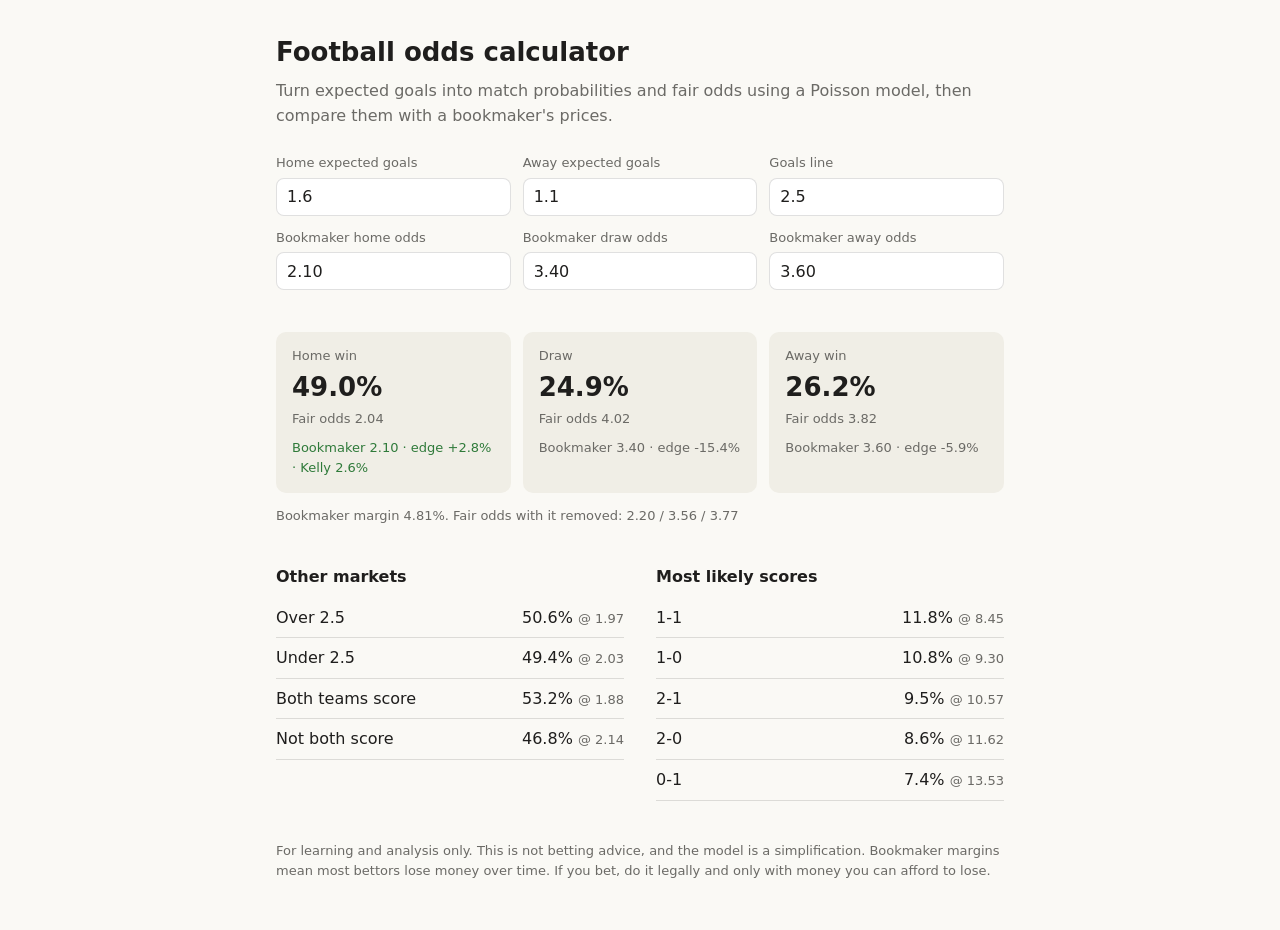
==== index.html @ c352ab92 "Add football odds calculator: CLI script, web page and README Co-Authored-By: Claude Opus 5.5 <norep" ====
<!doctype html>
<html lang="en">
<head>
<meta charset="utf-8">
<meta name="viewport" content="width=device-width, initial-scale=1">
<title>Football Odds Calculator</title>
<meta name="description" content="Turn expected goals into match probabilities and fair odds, and compare them with bookmaker odds.">
<style>
  :root {
    --bg: #faf9f5; --card: #f0eee6; --text: #1f1e1d; --muted: #6b6a66;
    --border: rgba(0,0,0,.12); --input: #ffffff; --good: #2f7a3a; --bad: #b3261e;
  }
  @media (prefers-color-scheme: dark) {
    :root:not([data-theme="light"]) {
      --bg: #1f1e1d; --card: #2a2927; --text: #f0eee6; --muted: #a3a19b;
      --border: rgba(255,255,255,.14); --input: #262624; --good: #7cc687; --bad: #f08a82;
    }
  }
  :root[data-theme="dark"] {
    --bg: #1f1e1d; --card: #2a2927; --text: #f0eee6; --muted: #a3a19b;
    --border: rgba(255,255,255,.14); --input: #262624; --good: #7cc687; --bad: #f08a82;
  }
  * { box-sizing: border-box; }
  body { margin: 0; background: var(--bg); color: var(--text);
    font: 16px/1.6 system-ui, -apple-system, "Segoe UI", sans-serif; }
  main { max-width: 760px; margin: 0 auto; padding: 32px 16px 48px; }
  h1 { font-size: 26px; font-weight: 600; margin: 0 0 4px; }
  h2 { font-size: 16px; font-weight: 600; margin: 24px 0 8px; }
  .lede, .small { color: var(--muted); }
  .lede { margin: 0 0 24px; }
  .small { font-size: 13px; }
  .grid { display: grid; grid-template-columns: repeat(auto-fit, minmax(160px, 1fr)); gap: 12px; margin-bottom: 12px; }
  label span { display: block; font-size: 13px; color: var(--muted); margin-bottom: 4px; }
  input { width: 100%; height: 38px; padding: 0 10px; font: inherit; color: var(--text);
    background: var(--input); border: 1px solid var(--border); border-radius: 8px; }
  input:focus { outline: 2px solid #3b7dd8; outline-offset: 1px; }
  .card { background: var(--card); border-radius: 10px; padding: 14px 16px; }
  .big { font-size: 26px; font-weight: 600; font-variant-numeric: tabular-nums; }
  .edge { margin-top: 8px; font-size: 13px; color: var(--muted); }
  .edge.pos { color: var(--good); }
  .err { color: var(--bad); font-size: 14px; min-height: 22px; margin: 0 0 8px; }
  .cols { display: grid; grid-template-columns: repeat(auto-fit, minmax(260px, 1fr)); gap: 0 32px; }
  .row { display: flex; justify-content: space-between; padding: 7px 0; border-bottom: 1px solid var(--border);
    font-variant-numeric: tabular-nums; }
  footer { margin-top: 40px; font-size: 13px; color: var(--muted); }
  footer a { color: inherit; }
</style>
</head>
<body>
<main>
  <h1>Football odds calculator</h1>
  <p class="lede">Turn expected goals into match probabilities and fair odds using a Poisson model, then compare them with a bookmaker's prices.</p>

  <div class="grid">
    <label><span>Home expected goals</span><input id="hxg" type="number" step="0.1" min="0" max="6" value="1.6"></label>
    <label><span>Away expected goals</span><input id="axg" type="number" step="0.1" min="0" max="6" value="1.1"></label>
    <label><span>Goals line</span><input id="line" type="number" step="1" min="0.5" max="6.5" value="2.5"></label>
  </div>
  <div class="grid">
    <label><span>Bookmaker home odds</span><input id="oh" type="text" value="2.10" placeholder="2.10, 11/10 or +110"></label>
    <label><span>Bookmaker draw odds</span><input id="od" type="text" value="3.40" placeholder="3.40"></label>
    <label><span>Bookmaker away odds</span><input id="oa" type="text" value="3.60" placeholder="3.60"></label>
  </div>
  <p class="err" id="err" role="alert"></p>

  <div class="grid" id="cards"></div>
  <p class="small" id="margin"></p>

  <div class="cols">
    <section><h2>Other markets</h2><div id="markets"></div></section>
    <section><h2>Most likely scores</h2><div id="scores"></div></section>
  </div>

  <footer>
    For learning and analysis only. This is not betting advice, and the model is a simplification.
    Bookmaker margins mean most bettors lose money over time. If you bet, do it legally and only with money you can afford to lose.
  </footer>
</main>

<script>
const $ = id => document.getElementById(id);

// Parse decimal (2.5), fractional (6/4) or American (+150 / -200) odds.
function toDecimal(s) {
  s = String(s).trim();
  if (!s) return null;
  let d;
  if (s.includes('/')) { const [n, m] = s.split('/').map(Number); d = 1 + n / m; }
  else if (/^[+-]/.test(s)) { const a = Number(s); d = a > 0 ? 1 + a / 100 : 1 + 100 / Math.abs(a); }
  else d = Number(s);
  return isFinite(d) && d > 1 ? d : NaN;
}

function poisson(k, lam) {
  let f = 1;
  for (let i = 2; i <= k; i++) f *= i;
  return Math.exp(-lam) * Math.pow(lam, k) / f;
}

const pct = p => (p * 100).toFixed(1) + '%';
const fair = p => p > 0 ? (1 / p).toFixed(2) : '—';
const row = (name, p) => `<div class="row"><span>${name}</span><span>${pct(p)} <span class="small">@ ${fair(p)}</span></span></div>`;

function calc() {
  const h = parseFloat($('hxg').value), a = parseFloat($('axg').value), line = parseFloat($('line').value);
  if (!(h >= 0 && h <= 6) || !(a >= 0 && a <= 6)) { $('err').textContent = 'Enter expected goals between 0 and 6.'; return; }
  if (!(line > 0)) { $('err').textContent = 'Enter a goals line above 0, like 2.5.'; return; }
  const odds = ['oh', 'od', 'oa'].map(id => toDecimal($(id).value));
  if (odds.some(Number.isNaN)) { $('err').textContent = 'Odds must be decimal (2.10), fractional (11/10) or American (+110).'; return; }
  $('err').textContent = '';

  const P = { home: 0, draw: 0, away: 0, over: 0, btts: 0 }, scores = [];
  for (let i = 0; i <= 10; i++) for (let j = 0; j <= 10; j++) {
    const p = poisson(i, h) * poisson(j, a);
    if (i > j) P.home += p; else if (i === j) P.draw += p; else P.away += p;
    if (i + j > line) P.over += p;
    if (i > 0 && j > 0) P.btts += p;
    scores.push([`${i}-${j}`, p]);
  }
  const total = P.home + P.draw + P.away;

  $('cards').innerHTML = [['Home win', 'home'], ['Draw', 'draw'], ['Away win', 'away']].map(([name, key], i) => {
    const p = P[key], d = odds[i];
    let extra = '';
    if (d) {
      const edge = p * d - 1, kelly = Math.max(0, (p * (d - 1) - (1 - p)) / (d - 1));
      extra = `<div class="edge${edge > 0 ? ' pos' : ''}">Bookmaker ${d.toFixed(2)} · edge ${edge > 0 ? '+' : ''}${(edge * 100).toFixed(1)}%` +
        (edge > 0 ? ` · Kelly ${(kelly * 100).toFixed(1)}%` : '') + '</div>';
    }
    return `<div class="card"><div class="small">${name}</div><div class="big">${pct(p)}</div><div class="small">Fair odds ${fair(p)}</div>${extra}</div>`;
  }).join('');

  if (odds.every(Boolean)) {
    const book = odds.reduce((s, d) => s + 1 / d, 0);
    $('margin').textContent = `Bookmaker margin ${((book - 1) * 100).toFixed(2)}%. Fair odds with it removed: ` +
      odds.map(d => (book * d).toFixed(2)).join(' / ');
  } else {
    $('margin').textContent = 'Add all three bookmaker odds to see their margin.';
  }

  $('markets').innerHTML = row(`Over ${line}`, P.over) + row(`Under ${line}`, total - P.over) +
    row('Both teams score', P.btts) + row('Not both score', total - P.btts);
  $('scores').innerHTML = scores.sort((x, y) => y[1] - x[1]).slice(0, 5).map(([s, p]) => row(s, p)).join('');
}

document.querySelectorAll('input').forEach(el => el.addEventListener('input', calc));
calc();
</script>
</body>
</html>
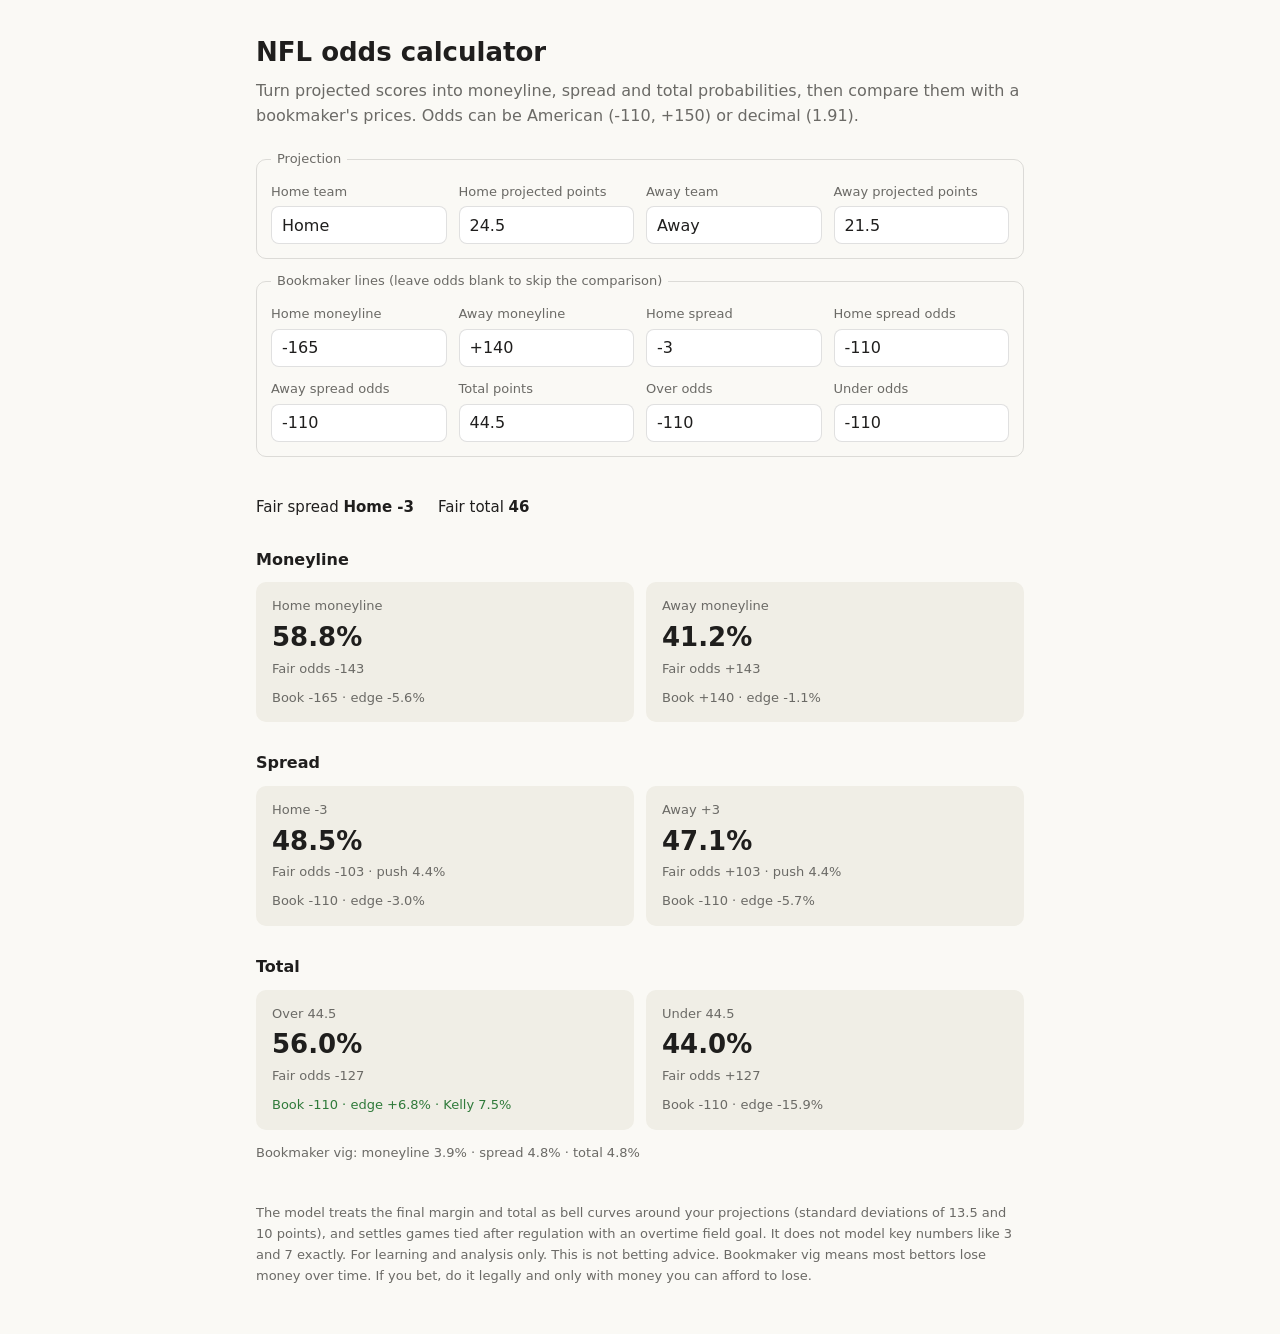
==== commit 54500c86: "Rebuild calculator for the NFL Replace the soccer Poisson goals model with an NFL projected-points m" ====
--- a/index.html
+++ b/index.html
@@ -3,8 +3,8 @@
 <head>
 <meta charset="utf-8">
 <meta name="viewport" content="width=device-width, initial-scale=1">
-<title>Football Odds Calculator</title>
-<meta name="description" content="Turn expected goals into match probabilities and fair odds, and compare them with bookmaker odds.">
+<title>NFL Odds Calculator</title>
+<meta name="description" content="Turn projected NFL scores into moneyline, spread and total probabilities, and compare them with bookmaker odds.">
 <style>
   :root {
     --bg: #faf9f5; --card: #f0eee6; --text: #1f1e1d; --muted: #6b6a66;
@@ -23,124 +23,183 @@
   * { box-sizing: border-box; }
   body { margin: 0; background: var(--bg); color: var(--text);
     font: 16px/1.6 system-ui, -apple-system, "Segoe UI", sans-serif; }
-  main { max-width: 760px; margin: 0 auto; padding: 32px 16px 48px; }
+  main { max-width: 800px; margin: 0 auto; padding: 32px 16px 48px; }
   h1 { font-size: 26px; font-weight: 600; margin: 0 0 4px; }
-  h2 { font-size: 16px; font-weight: 600; margin: 24px 0 8px; }
+  h2 { font-size: 16px; font-weight: 600; margin: 28px 0 10px; }
   .lede, .small { color: var(--muted); }
-  .lede { margin: 0 0 24px; }
+  .lede { margin: 0 0 20px; }
   .small { font-size: 13px; }
-  .grid { display: grid; grid-template-columns: repeat(auto-fit, minmax(160px, 1fr)); gap: 12px; margin-bottom: 12px; }
+  fieldset { border: 1px solid var(--border); border-radius: 10px; padding: 12px 14px 14px; margin: 0 0 12px; }
+  legend { font-size: 13px; color: var(--muted); padding: 0 6px; }
+  .grid { display: grid; grid-template-columns: repeat(auto-fit, minmax(150px, 1fr)); gap: 12px; }
   label span { display: block; font-size: 13px; color: var(--muted); margin-bottom: 4px; }
   input { width: 100%; height: 38px; padding: 0 10px; font: inherit; color: var(--text);
     background: var(--input); border: 1px solid var(--border); border-radius: 8px; }
   input:focus { outline: 2px solid #3b7dd8; outline-offset: 1px; }
+  .summary { display: flex; flex-wrap: wrap; gap: 8px 24px; margin: 4px 0 0; font-size: 15px; }
+  .summary b { font-weight: 600; }
+  .market { display: grid; grid-template-columns: repeat(auto-fit, minmax(220px, 1fr)); gap: 12px; }
   .card { background: var(--card); border-radius: 10px; padding: 14px 16px; }
   .big { font-size: 26px; font-weight: 600; font-variant-numeric: tabular-nums; }
-  .edge { margin-top: 8px; font-size: 13px; color: var(--muted); }
+  .edge { margin-top: 8px; font-size: 13px; color: var(--muted); font-variant-numeric: tabular-nums; }
   .edge.pos { color: var(--good); }
-  .err { color: var(--bad); font-size: 14px; min-height: 22px; margin: 0 0 8px; }
-  .cols { display: grid; grid-template-columns: repeat(auto-fit, minmax(260px, 1fr)); gap: 0 32px; }
-  .row { display: flex; justify-content: space-between; padding: 7px 0; border-bottom: 1px solid var(--border);
-    font-variant-numeric: tabular-nums; }
+  .err { color: var(--bad); font-size: 14px; min-height: 22px; margin: 0; }
   footer { margin-top: 40px; font-size: 13px; color: var(--muted); }
-  footer a { color: inherit; }
 </style>
 </head>
 <body>
 <main>
-  <h1>Football odds calculator</h1>
-  <p class="lede">Turn expected goals into match probabilities and fair odds using a Poisson model, then compare them with a bookmaker's prices.</p>
-
-  <div class="grid">
-    <label><span>Home expected goals</span><input id="hxg" type="number" step="0.1" min="0" max="6" value="1.6"></label>
-    <label><span>Away expected goals</span><input id="axg" type="number" step="0.1" min="0" max="6" value="1.1"></label>
-    <label><span>Goals line</span><input id="line" type="number" step="1" min="0.5" max="6.5" value="2.5"></label>
-  </div>
-  <div class="grid">
-    <label><span>Bookmaker home odds</span><input id="oh" type="text" value="2.10" placeholder="2.10, 11/10 or +110"></label>
-    <label><span>Bookmaker draw odds</span><input id="od" type="text" value="3.40" placeholder="3.40"></label>
-    <label><span>Bookmaker away odds</span><input id="oa" type="text" value="3.60" placeholder="3.60"></label>
-  </div>
+  <h1>NFL odds calculator</h1>
+  <p class="lede">Turn projected scores into moneyline, spread and total probabilities, then compare them with a bookmaker's prices. Odds can be American (-110, +150) or decimal (1.91).</p>
+
+  <fieldset>
+    <legend>Projection</legend>
+    <div class="grid">
+      <label><span>Home team</span><input id="hname" type="text" value="Home" maxlength="30"></label>
+      <label><span>Home projected points</span><input id="hpts" type="number" step="0.5" min="0" max="70" value="24.5"></label>
+      <label><span>Away team</span><input id="aname" type="text" value="Away" maxlength="30"></label>
+      <label><span>Away projected points</span><input id="apts" type="number" step="0.5" min="0" max="70" value="21.5"></label>
+    </div>
+  </fieldset>
+
+  <fieldset>
+    <legend>Bookmaker lines (leave odds blank to skip the comparison)</legend>
+    <div class="grid">
+      <label><span>Home moneyline</span><input id="mlh" type="text" value="-165"></label>
+      <label><span>Away moneyline</span><input id="mla" type="text" value="+140"></label>
+      <label><span>Home spread</span><input id="spread" type="number" step="0.5" value="-3"></label>
+      <label><span>Home spread odds</span><input id="sph" type="text" value="-110"></label>
+      <label><span>Away spread odds</span><input id="spa" type="text" value="-110"></label>
+      <label><span>Total points</span><input id="total" type="number" step="0.5" min="0" value="44.5"></label>
+      <label><span>Over odds</span><input id="ovr" type="text" value="-110"></label>
+      <label><span>Under odds</span><input id="und" type="text" value="-110"></label>
+    </div>
+  </fieldset>
   <p class="err" id="err" role="alert"></p>
 
-  <div class="grid" id="cards"></div>
-  <p class="small" id="margin"></p>
-
-  <div class="cols">
-    <section><h2>Other markets</h2><div id="markets"></div></section>
-    <section><h2>Most likely scores</h2><div id="scores"></div></section>
-  </div>
+  <div class="summary" id="summary"></div>
+
+  <h2>Moneyline</h2>
+  <div class="market" id="ml"></div>
+  <h2>Spread</h2>
+  <div class="market" id="sp"></div>
+  <h2>Total</h2>
+  <div class="market" id="tot"></div>
+  <p class="small" id="vig"></p>
 
   <footer>
-    For learning and analysis only. This is not betting advice, and the model is a simplification.
-    Bookmaker margins mean most bettors lose money over time. If you bet, do it legally and only with money you can afford to lose.
+    The model treats the final margin and total as bell curves around your projections (standard deviations of 13.5 and 10 points), and settles games tied after regulation with an overtime field goal. It does not model key numbers like 3 and 7 exactly.
+    For learning and analysis only. This is not betting advice. Bookmaker vig means most bettors lose money over time. If you bet, do it legally and only with money you can afford to lose.
   </footer>
 </main>
 
 <script>
+const MARGIN_SD = 13.5, TOTAL_SD = 10;
 const $ = id => document.getElementById(id);
 
-// Parse decimal (2.5), fractional (6/4) or American (+150 / -200) odds.
+// Parse American (-110, +150, 150), decimal (1.91) or fractional (10/11) odds.
 function toDecimal(s) {
   s = String(s).trim();
   if (!s) return null;
   let d;
   if (s.includes('/')) { const [n, m] = s.split('/').map(Number); d = 1 + n / m; }
-  else if (/^[+-]/.test(s)) { const a = Number(s); d = a > 0 ? 1 + a / 100 : 1 + 100 / Math.abs(a); }
-  else d = Number(s);
+  else {
+    const v = Number(s);
+    if (/^[+-]/.test(s) || Math.abs(v) >= 100) {
+      if (Math.abs(v) < 100) return NaN;
+      d = v > 0 ? 1 + v / 100 : 1 + 100 / Math.abs(v);
+    } else d = v;
+  }
   return isFinite(d) && d > 1 ? d : NaN;
 }
 
-function poisson(k, lam) {
-  let f = 1;
-  for (let i = 2; i <= k; i++) f *= i;
-  return Math.exp(-lam) * Math.pow(lam, k) / f;
+function toAmerican(d) {
+  if (d >= 2 || Math.round(100 / (d - 1)) === 100) return '+' + Math.round((d - 1) * 100);
+  return '-' + Math.round(100 / (d - 1));
+}
+
+function erf(x) {
+  // Abramowitz and Stegun 7.1.26, accurate to about 1e-7.
+  const s = Math.sign(x); x = Math.abs(x);
+  const t = 1 / (1 + 0.3275911 * x);
+  const y = 1 - ((((1.061405429 * t - 1.453152027) * t + 1.421413741) * t - 0.284496736) * t + 0.254829592) * t * Math.exp(-x * x);
+  return s * y;
+}
+const cdf = (x, mean, sd) => 0.5 * (1 + erf((x - mean) / (sd * Math.SQRT2)));
+
+function discreteNormal(mean, sd, lo, hi) {
+  const dist = new Map();
+  for (let k = lo; k <= hi; k++) dist.set(k, cdf(k + 0.5, mean, sd) - cdf(k - 0.5, mean, sd));
+  return dist;
+}
+
+function marginDist(h, a) {
+  const dist = discreteNormal(h - a, MARGIN_SD, -100, 100);
+  const tie = dist.get(0);
+  dist.delete(0);
+  dist.set(3, dist.get(3) + tie / 2);
+  dist.set(-3, dist.get(-3) + tie / 2);
+  return dist;
+}
+
+// [P(result > line), P(result == line), P(result < line)]
+function lineProbs(dist, line) {
+  let above = 0;
+  for (const [k, p] of dist) if (k > line) above += p;
+  const push = Number.isInteger(line) ? (dist.get(line) || 0) : 0;
+  return [above, push, 1 - above - push];
 }
 
 const pct = p => (p * 100).toFixed(1) + '%';
-const fair = p => p > 0 ? (1 / p).toFixed(2) : '—';
-const row = (name, p) => `<div class="row"><span>${name}</span><span>${pct(p)} <span class="small">@ ${fair(p)}</span></span></div>`;
+const fmtLine = x => x === 0 ? 'PK' : (x > 0 ? '+' : '') + x;
+const esc = s => s.replace(/[&<>"]/g, c => ({ '&': '&amp;', '<': '&lt;', '>': '&gt;', '"': '&quot;' }[c]));
+
+function card(name, win, push, loss, book) {
+  const fair = toAmerican((win + loss) / win);
+  let extra = '';
+  if (book) {
+    const edge = win * (book - 1) - loss;
+    const b = book - 1, kelly = Math.max(0, (b * win - loss) / (b * (win + loss)));
+    extra = `<div class="edge${edge > 0 ? ' pos' : ''}">Book ${toAmerican(book)} · edge ${edge > 0 ? '+' : ''}${(edge * 100).toFixed(1)}%` +
+      (edge > 0 ? ` · Kelly ${(kelly * 100).toFixed(1)}%` : '') + '</div>';
+  }
+  return `<div class="card"><div class="small">${esc(name)}</div><div class="big">${pct(win)}</div>` +
+    `<div class="small">Fair odds ${fair}${push ? ` · push ${pct(push)}` : ''}</div>${extra}</div>`;
+}
+
+function vigText(label, a, b) {
+  if (!a || !b) return '';
+  return `${label} ${((1 / a + 1 / b - 1) * 100).toFixed(1)}%`;
+}
 
 function calc() {
-  const h = parseFloat($('hxg').value), a = parseFloat($('axg').value), line = parseFloat($('line').value);
-  if (!(h >= 0 && h <= 6) || !(a >= 0 && a <= 6)) { $('err').textContent = 'Enter expected goals between 0 and 6.'; return; }
-  if (!(line > 0)) { $('err').textContent = 'Enter a goals line above 0, like 2.5.'; return; }
-  const odds = ['oh', 'od', 'oa'].map(id => toDecimal($(id).value));
-  if (odds.some(Number.isNaN)) { $('err').textContent = 'Odds must be decimal (2.10), fractional (11/10) or American (+110).'; return; }
+  const h = parseFloat($('hpts').value), a = parseFloat($('apts').value);
+  const spread = parseFloat($('spread').value), total = parseFloat($('total').value);
+  const home = $('hname').value.trim() || 'Home', away = $('aname').value.trim() || 'Away';
+  if (!(h >= 0 && h <= 70) || !(a >= 0 && a <= 70)) { $('err').textContent = 'Enter projected points between 0 and 70.'; return; }
+  if (!isFinite(spread) || Math.abs(spread) > 40) { $('err').textContent = 'Enter a spread like -3.5 or +7.'; return; }
+  if (!(total > 0)) { $('err').textContent = 'Enter a total points line above 0, like 44.5.'; return; }
+  const ids = ['mlh', 'mla', 'sph', 'spa', 'ovr', 'und'];
+  const odds = Object.fromEntries(ids.map(id => [id, toDecimal($(id).value)]));
+  if (ids.some(id => Number.isNaN(odds[id]))) { $('err').textContent = 'Odds must be American (-110, +150) or decimal (1.91).'; return; }
   $('err').textContent = '';
 
-  const P = { home: 0, draw: 0, away: 0, over: 0, btts: 0 }, scores = [];
-  for (let i = 0; i <= 10; i++) for (let j = 0; j <= 10; j++) {
-    const p = poisson(i, h) * poisson(j, a);
-    if (i > j) P.home += p; else if (i === j) P.draw += p; else P.away += p;
-    if (i + j > line) P.over += p;
-    if (i > 0 && j > 0) P.btts += p;
-    scores.push([`${i}-${j}`, p]);
-  }
-  const total = P.home + P.draw + P.away;
-
-  $('cards').innerHTML = [['Home win', 'home'], ['Draw', 'draw'], ['Away win', 'away']].map(([name, key], i) => {
-    const p = P[key], d = odds[i];
-    let extra = '';
-    if (d) {
-      const edge = p * d - 1, kelly = Math.max(0, (p * (d - 1) - (1 - p)) / (d - 1));
-      extra = `<div class="edge${edge > 0 ? ' pos' : ''}">Bookmaker ${d.toFixed(2)} · edge ${edge > 0 ? '+' : ''}${(edge * 100).toFixed(1)}%` +
-        (edge > 0 ? ` · Kelly ${(kelly * 100).toFixed(1)}%` : '') + '</div>';
-    }
-    return `<div class="card"><div class="small">${name}</div><div class="big">${pct(p)}</div><div class="small">Fair odds ${fair(p)}</div>${extra}</div>`;
-  }).join('');
-
-  if (odds.every(Boolean)) {
-    const book = odds.reduce((s, d) => s + 1 / d, 0);
-    $('margin').textContent = `Bookmaker margin ${((book - 1) * 100).toFixed(2)}%. Fair odds with it removed: ` +
-      odds.map(d => (book * d).toFixed(2)).join(' / ');
-  } else {
-    $('margin').textContent = 'Add all three bookmaker odds to see their margin.';
-  }
-
-  $('markets').innerHTML = row(`Over ${line}`, P.over) + row(`Under ${line}`, total - P.over) +
-    row('Both teams score', P.btts) + row('Not both score', total - P.btts);
-  $('scores').innerHTML = scores.sort((x, y) => y[1] - x[1]).slice(0, 5).map(([s, p]) => row(s, p)).join('');
+  const margin = marginDist(h, a), totals = discreteNormal(h + a, TOTAL_SD, 0, 150);
+  const fairSpread = -(h - a);
+  $('summary').innerHTML = `<span>Fair spread <b>${esc(home)} ${fmtLine(fairSpread)}</b></span><span>Fair total <b>${h + a}</b></span>`;
+
+  const [hw, , aw] = lineProbs(margin, 0);
+  $('ml').innerHTML = card(`${home} moneyline`, hw, 0, aw, odds.mlh) + card(`${away} moneyline`, aw, 0, hw, odds.mla);
+
+  const [cover, sPush, noCover] = lineProbs(margin, -spread);
+  $('sp').innerHTML = card(`${home} ${fmtLine(spread)}`, cover, sPush, noCover, odds.sph) +
+    card(`${away} ${fmtLine(-spread)}`, noCover, sPush, cover, odds.spa);
+
+  const [over, tPush, under] = lineProbs(totals, total);
+  $('tot').innerHTML = card(`Over ${total}`, over, tPush, under, odds.ovr) + card(`Under ${total}`, under, tPush, over, odds.und);
+
+  const vig = [vigText('moneyline', odds.mlh, odds.mla), vigText('spread', odds.sph, odds.spa), vigText('total', odds.ovr, odds.und)].filter(Boolean);
+  $('vig').textContent = vig.length ? 'Bookmaker vig: ' + vig.join(' · ') : '';
 }
 
 document.querySelectorAll('input').forEach(el => el.addEventListener('input', calc));
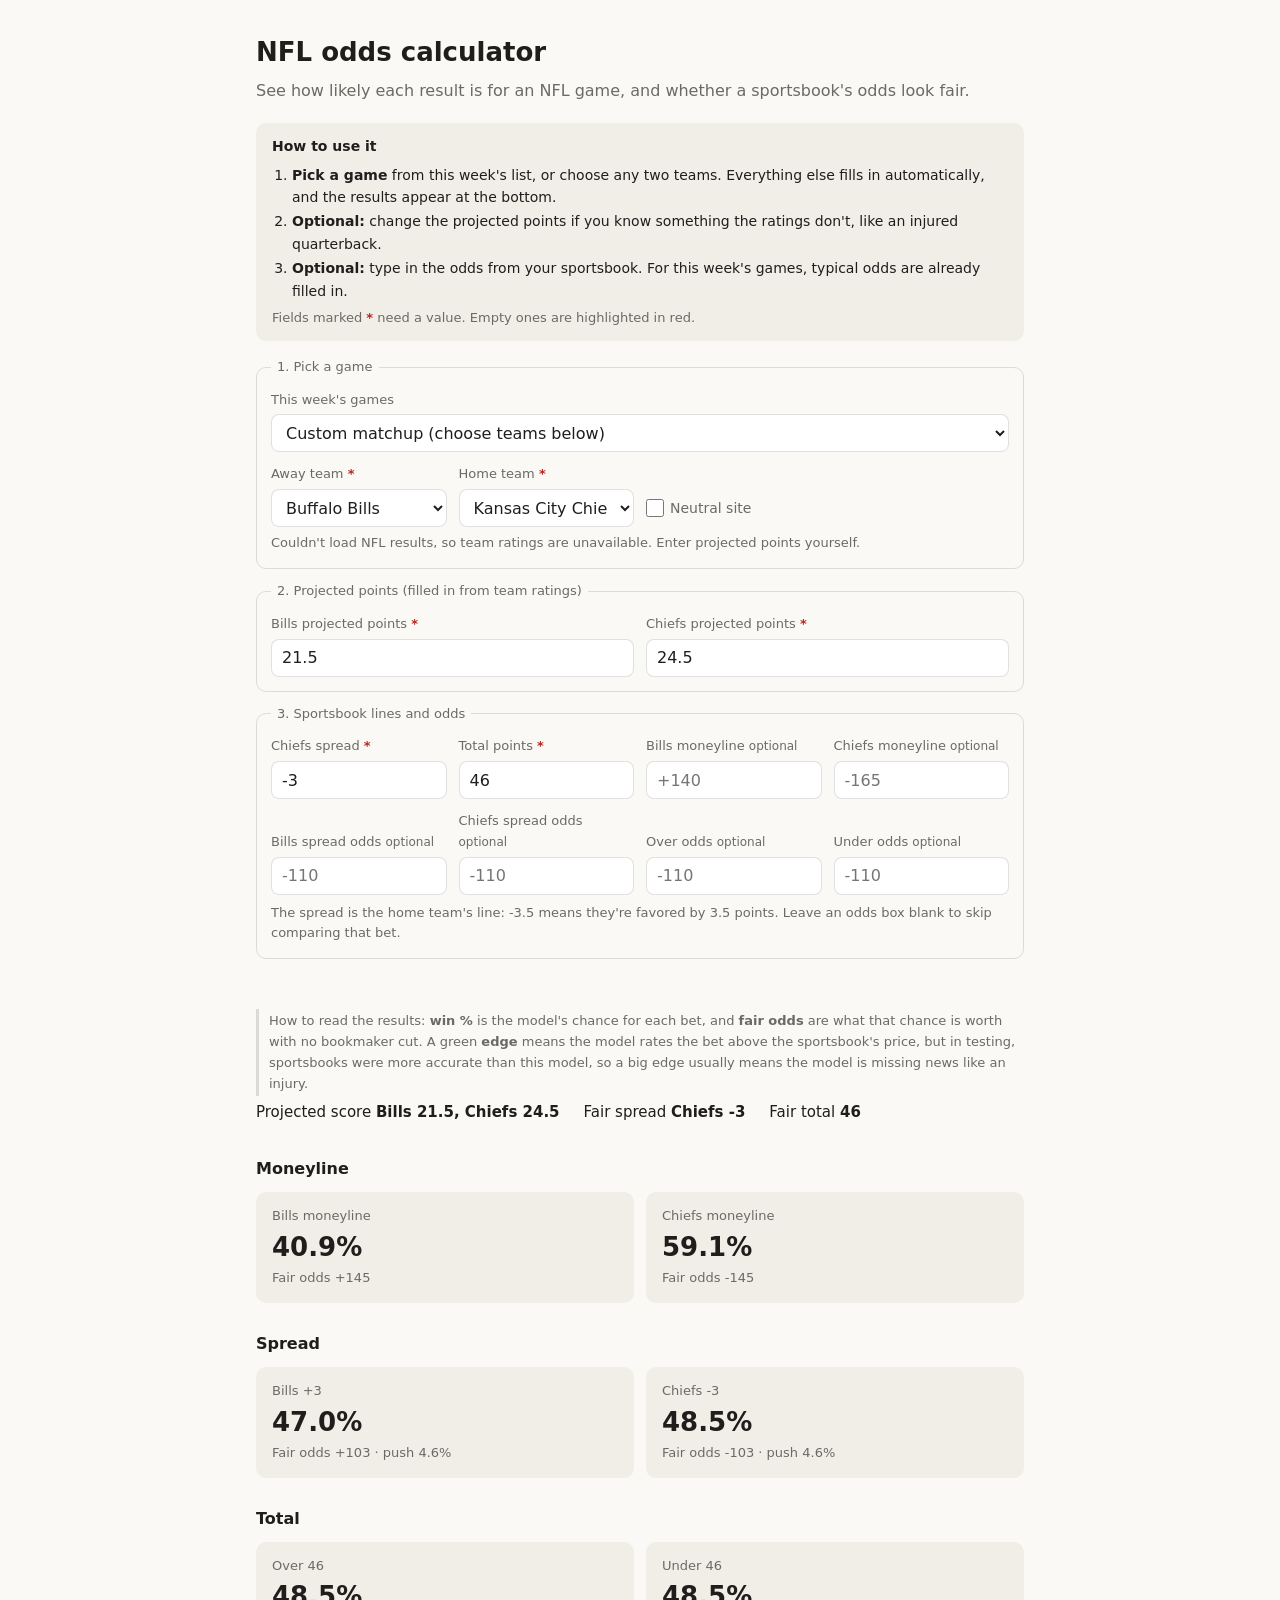
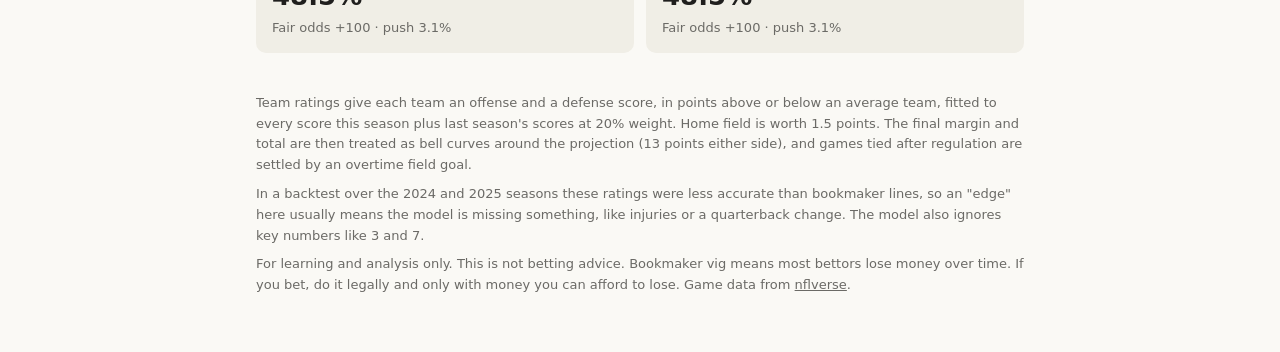
==== commit 7fa573d4: "Add team ratings, this week's games and a clearer layout The web page now builds offense and defense" ====
--- a/index.html
+++ b/index.html
@@ -4,7 +4,7 @@
 <meta charset="utf-8">
 <meta name="viewport" content="width=device-width, initial-scale=1">
 <title>NFL Odds Calculator</title>
-<meta name="description" content="Turn projected NFL scores into moneyline, spread and total probabilities, and compare them with bookmaker odds.">
+<meta name="description" content="Pick an NFL matchup to get moneyline, spread and total probabilities from team ratings, and compare them with bookmaker odds.">
 <style>
   :root {
     --bg: #faf9f5; --card: #f0eee6; --text: #1f1e1d; --muted: #6b6a66;
@@ -26,17 +26,21 @@
   main { max-width: 800px; margin: 0 auto; padding: 32px 16px 48px; }
   h1 { font-size: 26px; font-weight: 600; margin: 0 0 4px; }
   h2 { font-size: 16px; font-weight: 600; margin: 28px 0 10px; }
+  a { color: inherit; }
   .lede, .small { color: var(--muted); }
   .lede { margin: 0 0 20px; }
   .small { font-size: 13px; }
-  fieldset { border: 1px solid var(--border); border-radius: 10px; padding: 12px 14px 14px; margin: 0 0 12px; }
+  fieldset { border: 1px solid var(--border); border-radius: 10px; padding: 12px 14px 14px; margin: 0 0 12px; min-width: 0; }
   legend { font-size: 13px; color: var(--muted); padding: 0 6px; }
-  .grid { display: grid; grid-template-columns: repeat(auto-fit, minmax(150px, 1fr)); gap: 12px; }
-  label span { display: block; font-size: 13px; color: var(--muted); margin-bottom: 4px; }
-  input { width: 100%; height: 38px; padding: 0 10px; font: inherit; color: var(--text);
-    background: var(--input); border: 1px solid var(--border); border-radius: 8px; }
-  input:focus { outline: 2px solid #3b7dd8; outline-offset: 1px; }
-  .summary { display: flex; flex-wrap: wrap; gap: 8px 24px; margin: 4px 0 0; font-size: 15px; }
+  .grid { display: grid; grid-template-columns: repeat(auto-fit, minmax(150px, 1fr)); gap: 12px; align-items: end; }
+  .wide { grid-column: 1 / -1; }
+  label > span { display: block; font-size: 13px; color: var(--muted); margin-bottom: 4px; }
+  input, select { width: 100%; height: 38px; padding: 0 10px; font: inherit; color: var(--text);
+    background: var(--input); border: 1px solid var(--border); border-radius: 8px; min-width: 0; }
+  input[type=checkbox] { width: 18px; height: 18px; padding: 0; vertical-align: -3px; margin: 0 6px 0 0; }
+  label.check { display: flex; align-items: center; font-size: 14px; color: var(--muted); align-self: end; height: 38px; }
+  input:focus, select:focus { outline: 2px solid #3b7dd8; outline-offset: 1px; }
+  .summary { display: flex; flex-wrap: wrap; gap: 4px 24px; margin: 4px 0 0; font-size: 15px; }
   .summary b { font-weight: 600; }
   .market { display: grid; grid-template-columns: repeat(auto-fit, minmax(220px, 1fr)); gap: 12px; }
   .card { background: var(--card); border-radius: 10px; padding: 14px 16px; }
@@ -44,40 +48,72 @@
   .edge { margin-top: 8px; font-size: 13px; color: var(--muted); font-variant-numeric: tabular-nums; }
   .edge.pos { color: var(--good); }
   .err { color: var(--bad); font-size: 14px; min-height: 22px; margin: 0; }
+  #status { margin: 6px 0 0; }
+  .howto { background: var(--card); border-radius: 10px; padding: 12px 16px; margin: 0 0 16px; font-size: 14px; }
+  .howto ol { margin: 6px 0 0; padding-left: 20px; }
+  .howto li { margin: 2px 0; }
+  .req { color: var(--bad); font-weight: 600; }
+  .opt { font-style: normal; font-size: 12px; }
+  input.missing, select.missing { border: 2px solid var(--bad); background: color-mix(in srgb, var(--bad) 8%, var(--input)); }
+  .note { font-size: 13px; color: var(--muted); border-left: 3px solid var(--border); padding: 2px 0 2px 10px; margin: 16px 0 0; }
   footer { margin-top: 40px; font-size: 13px; color: var(--muted); }
+  footer p { margin: 0 0 8px; }
 </style>
 </head>
 <body>
 <main>
   <h1>NFL odds calculator</h1>
-  <p class="lede">Turn projected scores into moneyline, spread and total probabilities, then compare them with a bookmaker's prices. Odds can be American (-110, +150) or decimal (1.91).</p>
+  <p class="lede">See how likely each result is for an NFL game, and whether a sportsbook's odds look fair.</p>
+
+  <div class="howto">
+    <b>How to use it</b>
+    <ol>
+      <li><b>Pick a game</b> from this week's list, or choose any two teams. Everything else fills in automatically, and the results appear at the bottom.</li>
+      <li><b>Optional:</b> change the projected points if you know something the ratings don't, like an injured quarterback.</li>
+      <li><b>Optional:</b> type in the odds from your sportsbook. For this week's games, typical odds are already filled in.</li>
+    </ol>
+    <p class="small" style="margin:6px 0 0">Fields marked <span class="req">*</span> need a value. Empty ones are highlighted in red.</p>
+  </div>
 
   <fieldset>
-    <legend>Projection</legend>
+    <legend>1. Pick a game</legend>
     <div class="grid">
-      <label><span>Home team</span><input id="hname" type="text" value="Home" maxlength="30"></label>
-      <label><span>Home projected points</span><input id="hpts" type="number" step="0.5" min="0" max="70" value="24.5"></label>
-      <label><span>Away team</span><input id="aname" type="text" value="Away" maxlength="30"></label>
-      <label><span>Away projected points</span><input id="apts" type="number" step="0.5" min="0" max="70" value="21.5"></label>
+      <label class="wide"><span>This week's games</span><select id="game"><option value="">Custom matchup (choose teams below)</option></select></label>
+      <label><span>Away team <span class="req">*</span></span><select id="ateam"></select></label>
+      <label><span>Home team <span class="req">*</span></span><select id="hteam"></select></label>
+      <label class="check"><input id="neutral" type="checkbox">Neutral site</label>
+    </div>
+    <p class="small" id="status">Loading NFL results…</p>
+  </fieldset>
+
+  <fieldset>
+    <legend>2. Projected points (filled in from team ratings)</legend>
+    <div class="grid">
+      <label><span><span id="apts-label">Away projected points</span> <span class="req">*</span></span><input id="apts" type="number" step="0.5" min="0" max="70" value="21.5"></label>
+      <label><span><span id="hpts-label">Home projected points</span> <span class="req">*</span></span><input id="hpts" type="number" step="0.5" min="0" max="70" value="24.5"></label>
     </div>
   </fieldset>
 
   <fieldset>
-    <legend>Bookmaker lines (leave odds blank to skip the comparison)</legend>
+    <legend>3. Sportsbook lines and odds</legend>
     <div class="grid">
-      <label><span>Home moneyline</span><input id="mlh" type="text" value="-165"></label>
-      <label><span>Away moneyline</span><input id="mla" type="text" value="+140"></label>
-      <label><span>Home spread</span><input id="spread" type="number" step="0.5" value="-3"></label>
-      <label><span>Home spread odds</span><input id="sph" type="text" value="-110"></label>
-      <label><span>Away spread odds</span><input id="spa" type="text" value="-110"></label>
-      <label><span>Total points</span><input id="total" type="number" step="0.5" min="0" value="44.5"></label>
-      <label><span>Over odds</span><input id="ovr" type="text" value="-110"></label>
-      <label><span>Under odds</span><input id="und" type="text" value="-110"></label>
+      <label><span><span id="spread-label">Home spread</span> <span class="req">*</span></span><input id="spread" type="number" step="0.5" value="-3" placeholder="-3.5"></label>
+      <label><span>Total points <span class="req">*</span></span><input id="total" type="number" step="0.5" min="0" value="46" placeholder="44.5"></label>
+      <label><span><span id="mla-label">Away moneyline</span> <em class="opt">optional</em></span><input id="mla" type="text" placeholder="+140"></label>
+      <label><span><span id="mlh-label">Home moneyline</span> <em class="opt">optional</em></span><input id="mlh" type="text" placeholder="-165"></label>
+      <label><span><span id="spa-label">Away spread odds</span> <em class="opt">optional</em></span><input id="spa" type="text" placeholder="-110"></label>
+      <label><span><span id="sph-label">Home spread odds</span> <em class="opt">optional</em></span><input id="sph" type="text" placeholder="-110"></label>
+      <label><span>Over odds <em class="opt">optional</em></span><input id="ovr" type="text" placeholder="-110"></label>
+      <label><span>Under odds <em class="opt">optional</em></span><input id="und" type="text" placeholder="-110"></label>
     </div>
+    <p class="small" style="margin:8px 0 0">The spread is the home team's line: -3.5 means they're favored by 3.5 points. Leave an odds box blank to skip comparing that bet.</p>
   </fieldset>
   <p class="err" id="err" role="alert"></p>
 
+  <p class="note">How to read the results: <b>win %</b> is the model's chance for each bet, and <b>fair odds</b> are what that chance is worth with no bookmaker cut. A green <b>edge</b> means the model rates the bet above the sportsbook's price, but in testing, sportsbooks were more accurate than this model, so a big edge usually means the model is missing news like an injury.</p>
+
   <div class="summary" id="summary"></div>
+  <div class="summary small" id="ratings"></div>
 
   <h2>Moneyline</h2>
   <div class="market" id="ml"></div>
@@ -88,14 +124,33 @@
   <p class="small" id="vig"></p>
 
   <footer>
-    The model treats the final margin and total as bell curves around your projections (standard deviations of 13.5 and 10 points), and settles games tied after regulation with an overtime field goal. It does not model key numbers like 3 and 7 exactly.
-    For learning and analysis only. This is not betting advice. Bookmaker vig means most bettors lose money over time. If you bet, do it legally and only with money you can afford to lose.
+    <p>Team ratings give each team an offense and a defense score, in points above or below an average team, fitted to every score this season plus last season's scores at 20% weight. Home field is worth 1.5 points. The final margin and total are then treated as bell curves around the projection (13 points either side), and games tied after regulation are settled by an overtime field goal.</p>
+    <p>In a backtest over the 2024 and 2025 seasons these ratings were less accurate than bookmaker lines, so an "edge" here usually means the model is missing something, like injuries or a quarterback change. The model also ignores key numbers like 3 and 7.</p>
+    <p>For learning and analysis only. This is not betting advice. Bookmaker vig means most bettors lose money over time. If you bet, do it legally and only with money you can afford to lose. Game data from <a href="https://github.com/nflverse/nfldata">nflverse</a>.</p>
   </footer>
 </main>
 
 <script>
-const MARGIN_SD = 13.5, TOTAL_SD = 10;
+const MARGIN_SD = 13, TOTAL_SD = 13, HOME_FIELD = 1.5, PRIOR_WEIGHT = 0.2, SHRINK = 6;
+const DATA_URL = 'https://raw.githubusercontent.com/nflverse/nfldata/master/data/games.csv';
+const TEAMS = {
+  ARI: 'Arizona Cardinals', ATL: 'Atlanta Falcons', BAL: 'Baltimore Ravens', BUF: 'Buffalo Bills',
+  CAR: 'Carolina Panthers', CHI: 'Chicago Bears', CIN: 'Cincinnati Bengals', CLE: 'Cleveland Browns',
+  DAL: 'Dallas Cowboys', DEN: 'Denver Broncos', DET: 'Detroit Lions', GB: 'Green Bay Packers',
+  HOU: 'Houston Texans', IND: 'Indianapolis Colts', JAX: 'Jacksonville Jaguars', KC: 'Kansas City Chiefs',
+  LA: 'Los Angeles Rams', LAC: 'Los Angeles Chargers', LV: 'Las Vegas Raiders', MIA: 'Miami Dolphins',
+  MIN: 'Minnesota Vikings', NE: 'New England Patriots', NO: 'New Orleans Saints', NYG: 'New York Giants',
+  NYJ: 'New York Jets', PHI: 'Philadelphia Eagles', PIT: 'Pittsburgh Steelers', SEA: 'Seattle Seahawks',
+  SF: 'San Francisco 49ers', TB: 'Tampa Bay Buccaneers', TEN: 'Tennessee Titans', WAS: 'Washington Commanders',
+};
 const $ = id => document.getElementById(id);
+const teamName = abbr => TEAMS[abbr] || abbr;
+const shortName = abbr => (TEAMS[abbr] || abbr).split(' ').pop();
+
+let ratings = null;   // { avg, off: {}, def: {}, note }
+let upcoming = [];    // games from the next unplayed week, with bookmaker lines
+
+// ------------------------------------------------------------- odds maths
 
 // Parse American (-110, +150, 150), decimal (1.91) or fractional (10/11) odds.
 function toDecimal(s) {
@@ -133,6 +188,7 @@
   return dist;
 }
 
+// Games level after regulation go to overtime, usually decided by a field goal.
 function marginDist(h, a) {
   const dist = discreteNormal(h - a, MARGIN_SD, -100, 100);
   const tie = dist.get(0);
@@ -150,9 +206,153 @@
   return [above, push, 1 - above - push];
 }
 
+// ------------------------------------------------------------ team ratings
+
+function parseCsv(text) {
+  const lines = text.trim().split('\n');
+  const split = line => {
+    const out = []; let cur = '', quoted = false;
+    for (const ch of line) {
+      if (ch === '"') quoted = !quoted;
+      else if (ch === ',' && !quoted) { out.push(cur); cur = ''; }
+      else cur += ch;
+    }
+    out.push(cur.replace(/\r$/, ''));
+    return out;
+  };
+  const head = split(lines[0]);
+  return lines.slice(1).map(l => { const v = split(l); return Object.fromEntries(head.map((h, i) => [h, v[i]])); });
+}
+
+const played = g => g.home_score !== 'NA' && g.home_score !== '';
+
+// Points for = league average + own offense - opponent defense + home field share.
+// Solved by repeated averaging; SHRINK adds phantom average games so small samples regress.
+function fitRatings(games, season) {
+  const mine = {}, theirs = {};
+  let total = 0, weight = 0;
+  for (const g of games) {
+    const w = +g.season === season ? 1 : PRIOR_WEIGHT;
+    const h = g.location === 'Neutral' ? 0 : HOME_FIELD / 2;
+    for (const [t, o, pts, hh] of [[g.home_team, g.away_team, +g.home_score, h], [g.away_team, g.home_team, +g.away_score, -h]]) {
+      (mine[t] ||= []).push([o, pts, hh, w]);
+      (theirs[o] ||= []).push([t, pts, hh, w]);
+      total += pts * w; weight += w;
+    }
+  }
+  const avg = total / weight;
+  let off = {}, def = {};
+  for (let i = 0; i < 40; i++) {
+    const nOff = {}, nDef = {};
+    for (const t in mine) {
+      let s = 0, ws = 0;
+      for (const [o, pts, hh, w] of mine[t]) { s += w * (pts - avg - hh + (def[o] || 0)); ws += w; }
+      nOff[t] = s / (ws + SHRINK);
+    }
+    for (const t in theirs) {
+      let s = 0, ws = 0;
+      for (const [a, pts, hh, w] of theirs[t]) { s += w * (avg + (off[a] || 0) + hh - pts); ws += w; }
+      nDef[t] = s / (ws + SHRINK);
+    }
+    off = nOff; def = nDef;
+  }
+  return { avg, off, def };
+}
+
+function project(home, away, neutral) {
+  const h = neutral ? 0 : HOME_FIELD / 2;
+  return [
+    ratings.avg + (ratings.off[home] || 0) - (ratings.def[away] || 0) + h,
+    ratings.avg + (ratings.off[away] || 0) - (ratings.def[home] || 0) - h,
+  ];
+}
+
+async function loadData() {
+  try {
+    const res = await fetch(DATA_URL);
+    if (!res.ok) throw new Error(res.status);
+    const games = parseCsv(await res.text());
+    const done = games.filter(played);
+    const season = Math.max(...done.map(g => +g.season));
+    const current = done.filter(g => +g.season === season);
+    ratings = fitRatings(done.filter(g => +g.season >= season - 1), season);
+    const weeks = current.filter(g => g.game_type === 'REG').map(g => +g.week);
+    const lastWeek = weeks.length ? Math.max(...weeks) : 0;
+    ratings.note = `Ratings use ${current.length} games from ${season}` +
+      (lastWeek ? ` (through week ${lastWeek})` : '') + ` plus ${season - 1} results at 20% weight.`;
+
+    const future = games.filter(g => +g.season === season && !played(g));
+    if (future.length) {
+      const next = Math.min(...future.map(g => +g.week));
+      upcoming = future.filter(g => +g.week === next);
+      ratings.note += ` Showing week ${next}'s games.`;
+    }
+    const sel = $('game');
+    upcoming.forEach((g, i) => {
+      const day = new Date(g.gameday + 'T12:00:00').toLocaleDateString('en-US', { weekday: 'short', month: 'short', day: 'numeric' });
+      sel.add(new Option(`${day} · ${teamName(g.away_team)} @ ${teamName(g.home_team)}${g.location === 'Neutral' ? ' (neutral site)' : ''}`, i));
+    });
+    $('status').textContent = ratings.note;
+    if (upcoming.length) { sel.value = '0'; loadGame(upcoming[0]); }
+    else useRatings();
+  } catch (e) {
+    $('status').textContent = "Couldn't load NFL results, so team ratings are unavailable. Enter projected points yourself.";
+    calc();
+  }
+}
+
+// ------------------------------------------------------------------ inputs
+
+function fillTeams() {
+  for (const id of ['hteam', 'ateam']) {
+    const sel = $(id);
+    for (const abbr of Object.keys(TEAMS)) sel.add(new Option(TEAMS[abbr], abbr));
+  }
+  $('ateam').value = 'BUF'; $('hteam').value = 'KC';
+}
+
+const val = v => (v === undefined || v === 'NA') ? '' : v;
+const signed = v => { v = val(v); return v && +v > 0 ? '+' + v : v; };
+
+function loadGame(g) {
+  $('hteam').value = g.home_team; $('ateam').value = g.away_team;
+  $('neutral').checked = g.location === 'Neutral';
+  $('mlh').value = signed(g.home_moneyline); $('mla').value = signed(g.away_moneyline);
+  // nflverse's spread_line is positive when the home team is favoured.
+  if (val(g.spread_line)) $('spread').value = -g.spread_line;
+  $('sph').value = signed(g.home_spread_odds); $('spa').value = signed(g.away_spread_odds);
+  if (val(g.total_line)) $('total').value = g.total_line;
+  $('ovr').value = signed(g.over_odds); $('und').value = signed(g.under_odds);
+  useRatings(false);
+}
+
+// Fill projected points from the ratings. When the matchup isn't a listed game,
+// clear the odds and reset the lines to fair ones so stale prices aren't compared.
+function useRatings(resetLines = true) {
+  const home = $('hteam').value, away = $('ateam').value;
+  if (resetLines) {
+    const idx = upcoming.findIndex(g => g.home_team === home && g.away_team === away);
+    if (idx >= 0) { $('game').value = String(idx); return loadGame(upcoming[idx]); }
+    $('game').value = '';
+    for (const id of ['mlh', 'mla', 'sph', 'spa', 'ovr', 'und']) $(id).value = '';
+  }
+  if (ratings) {
+    const [hp, ap] = project(home, away, $('neutral').checked);
+    $('hpts').value = hp.toFixed(1); $('apts').value = ap.toFixed(1);
+    if (resetLines) {
+      $('spread').value = -Math.round((hp - ap) * 2) / 2;
+      $('total').value = Math.round((hp + ap) * 2) / 2;
+    }
+  }
+  calc();
+}
+
+// ----------------------------------------------------------------- output
+
 const pct = p => (p * 100).toFixed(1) + '%';
 const fmtLine = x => x === 0 ? 'PK' : (x > 0 ? '+' : '') + x;
-const esc = s => s.replace(/[&<>"]/g, c => ({ '&': '&amp;', '<': '&lt;', '>': '&gt;', '"': '&quot;' }[c]));
+const esc = s => String(s).replace(/[&<>"]/g, c => ({ '&': '&amp;', '<': '&lt;', '>': '&gt;', '"': '&quot;' }[c]));
+const pts = x => (x >= 0 ? '+' : '') + x.toFixed(1);
 
 function card(name, win, push, loss, book) {
   const fair = toAmerican((win + loss) / win);
@@ -173,27 +373,52 @@
 }
 
 function calc() {
+  const homeAbbr = $('hteam').value, awayAbbr = $('ateam').value;
+  const home = shortName(homeAbbr), away = shortName(awayAbbr);
+  const labels = {
+    'hpts-label': `${home} projected points`, 'apts-label': `${away} projected points`,
+    'spread-label': `${home} spread`, 'mlh-label': `${home} moneyline`, 'mla-label': `${away} moneyline`,
+    'sph-label': `${home} spread odds`, 'spa-label': `${away} spread odds`,
+  };
+  for (const id in labels) $(id).textContent = labels[id];
+
   const h = parseFloat($('hpts').value), a = parseFloat($('apts').value);
   const spread = parseFloat($('spread').value), total = parseFloat($('total').value);
-  const home = $('hname').value.trim() || 'Home', away = $('aname').value.trim() || 'Away';
-  if (!(h >= 0 && h <= 70) || !(a >= 0 && a <= 70)) { $('err').textContent = 'Enter projected points between 0 and 70.'; return; }
-  if (!isFinite(spread) || Math.abs(spread) > 40) { $('err').textContent = 'Enter a spread like -3.5 or +7.'; return; }
-  if (!(total > 0)) { $('err').textContent = 'Enter a total points line above 0, like 44.5.'; return; }
   const ids = ['mlh', 'mla', 'sph', 'spa', 'ovr', 'und'];
   const odds = Object.fromEntries(ids.map(id => [id, toDecimal($(id).value)]));
-  if (ids.some(id => Number.isNaN(odds[id]))) { $('err').textContent = 'Odds must be American (-110, +150) or decimal (1.91).'; return; }
-  $('err').textContent = '';
+
+  // Highlight every field that's missing or invalid, and name the first problem.
+  const problems = [
+    ['hteam', homeAbbr === awayAbbr, 'Pick two different teams.'],
+    ['ateam', homeAbbr === awayAbbr, null],
+    ['apts', !(a >= 0 && a <= 70), `Enter ${away} projected points between 0 and 70.`],
+    ['hpts', !(h >= 0 && h <= 70), `Enter ${home} projected points between 0 and 70.`],
+    ['spread', !isFinite(spread) || Math.abs(spread) > 40, `Enter the ${home} spread, like -3.5 or +7.`],
+    ['total', !(total > 0), 'Enter the total points line, like 44.5.'],
+    ...ids.map(id => [id, Number.isNaN(odds[id]), 'Odds must be American (-110, +150) or decimal (1.91), or left blank.']),
+  ];
+  for (const [id, bad] of problems) $(id).classList.toggle('missing', bad);
+  const first = problems.find(([, bad, msg]) => bad && msg);
+  $('err').textContent = first ? first[2] : '';
+  if (first) {
+    for (const id of ['summary', 'ratings', 'ml', 'sp', 'tot', 'vig']) $(id).textContent = '';
+    return;
+  }
 
   const margin = marginDist(h, a), totals = discreteNormal(h + a, TOTAL_SD, 0, 150);
-  const fairSpread = -(h - a);
-  $('summary').innerHTML = `<span>Fair spread <b>${esc(home)} ${fmtLine(fairSpread)}</b></span><span>Fair total <b>${h + a}</b></span>`;
+  const fairSpread = Math.round(-(h - a) * 2) / 2, fairTotal = Math.round((h + a) * 2) / 2;
+  $('summary').innerHTML = `<span>Projected score <b>${esc(away)} ${a.toFixed(1)}, ${esc(home)} ${h.toFixed(1)}</b></span>` +
+    `<span>Fair spread <b>${esc(home)} ${fmtLine(fairSpread)}</b></span><span>Fair total <b>${fairTotal}</b></span>`;
+  $('ratings').innerHTML = ratings
+    ? [awayAbbr, homeAbbr].map(t => `<span>${esc(shortName(t))}: offense ${pts(ratings.off[t] || 0)}, defense ${pts(ratings.def[t] || 0)} points vs average</span>`).join('')
+    : '';
 
   const [hw, , aw] = lineProbs(margin, 0);
-  $('ml').innerHTML = card(`${home} moneyline`, hw, 0, aw, odds.mlh) + card(`${away} moneyline`, aw, 0, hw, odds.mla);
+  $('ml').innerHTML = card(`${away} moneyline`, aw, 0, hw, odds.mla) + card(`${home} moneyline`, hw, 0, aw, odds.mlh);
 
   const [cover, sPush, noCover] = lineProbs(margin, -spread);
-  $('sp').innerHTML = card(`${home} ${fmtLine(spread)}`, cover, sPush, noCover, odds.sph) +
-    card(`${away} ${fmtLine(-spread)}`, noCover, sPush, cover, odds.spa);
+  $('sp').innerHTML = card(`${away} ${fmtLine(-spread)}`, noCover, sPush, cover, odds.spa) +
+    card(`${home} ${fmtLine(spread)}`, cover, sPush, noCover, odds.sph);
 
   const [over, tPush, under] = lineProbs(totals, total);
   $('tot').innerHTML = card(`Over ${total}`, over, tPush, under, odds.ovr) + card(`Under ${total}`, under, tPush, over, odds.und);
@@ -202,8 +427,12 @@
   $('vig').textContent = vig.length ? 'Bookmaker vig: ' + vig.join(' · ') : '';
 }
 
-document.querySelectorAll('input').forEach(el => el.addEventListener('input', calc));
+fillTeams();
+$('game').addEventListener('change', e => e.target.value === '' ? useRatings() : loadGame(upcoming[+e.target.value]));
+for (const id of ['hteam', 'ateam', 'neutral']) $(id).addEventListener('change', () => useRatings());
+for (const id of ['hpts', 'apts', 'spread', 'total', 'mlh', 'mla', 'sph', 'spa', 'ovr', 'und']) $(id).addEventListener('input', calc);
 calc();
+loadData();
 </script>
 </body>
 </html>
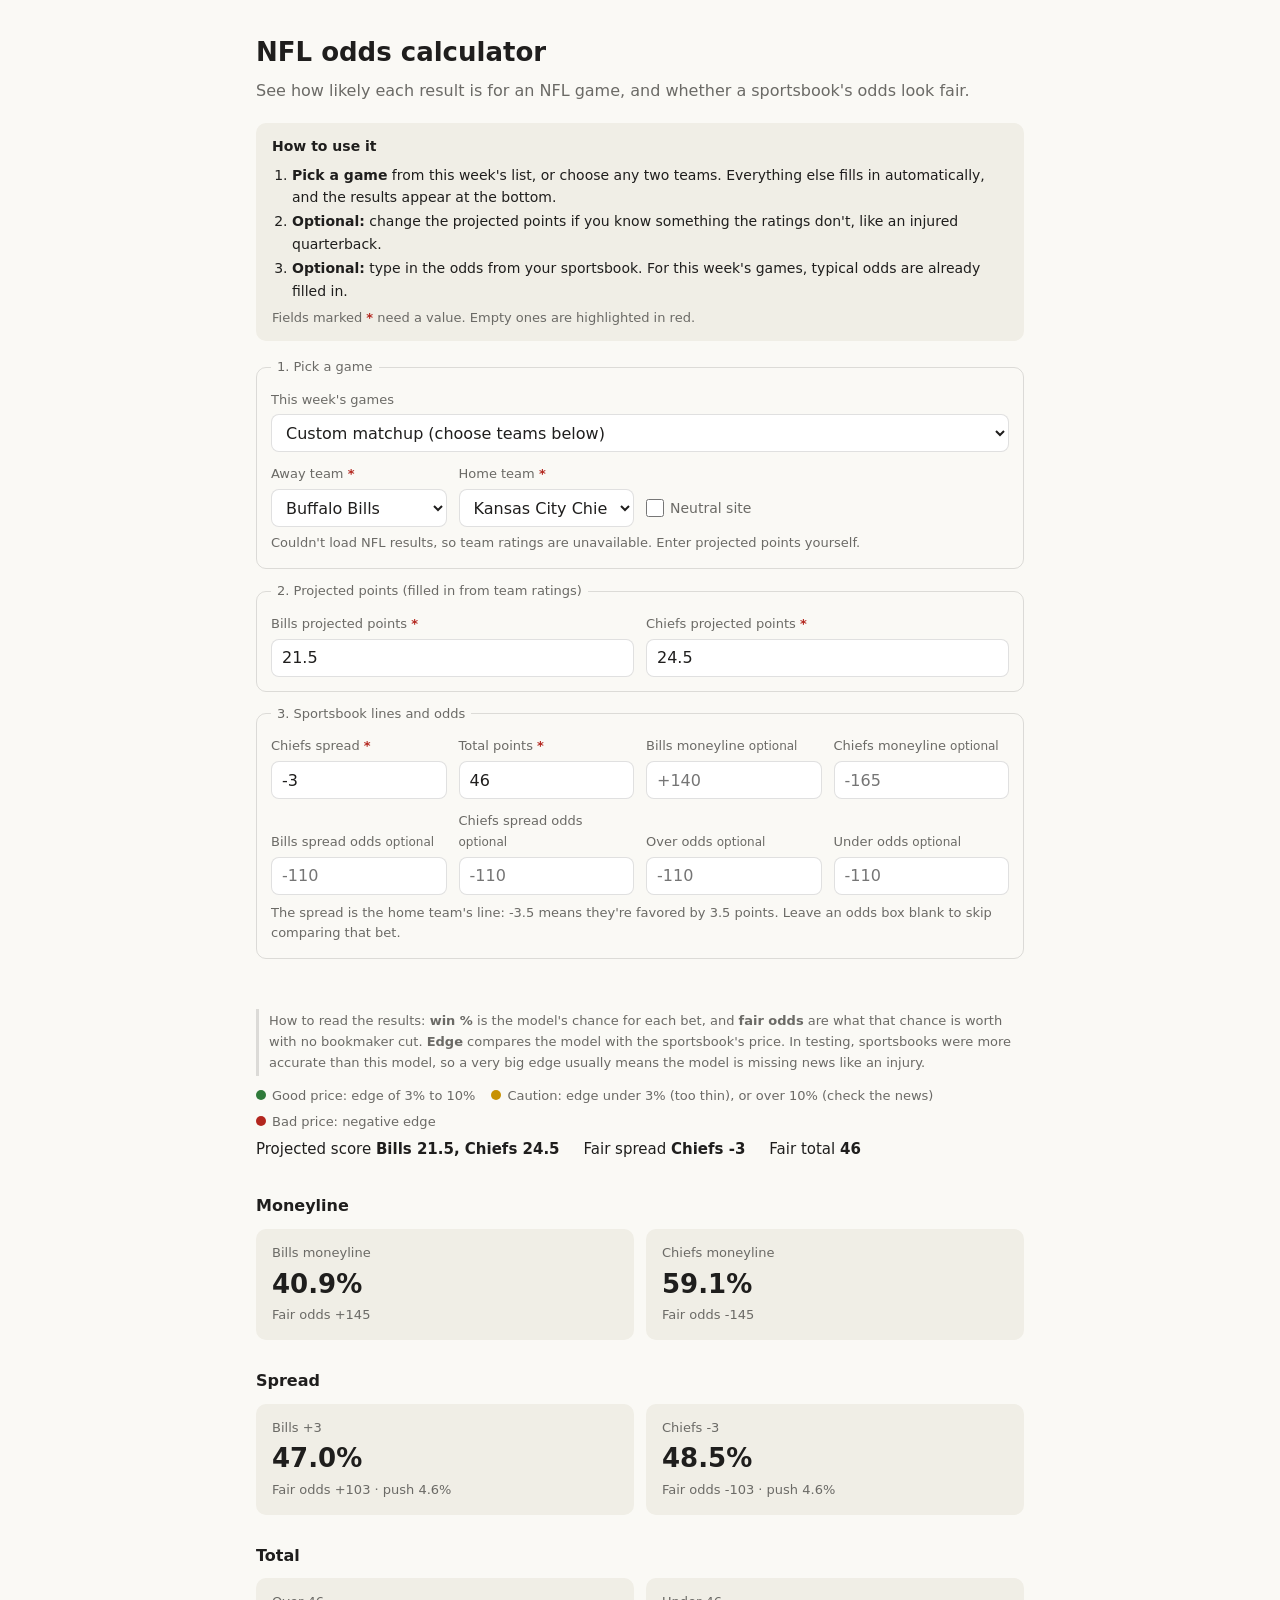
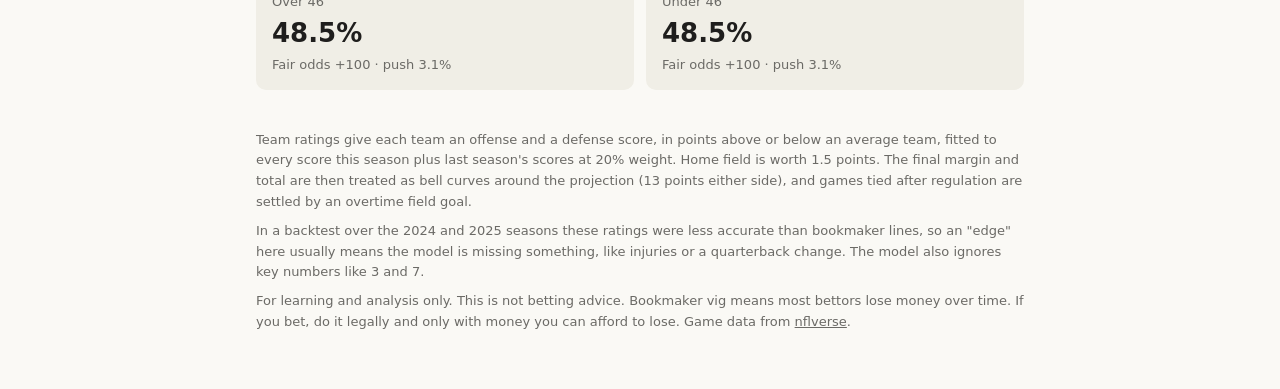
==== commit cd083810: "Add team ratings to the script and colour-code bets The script gains teams, week and game commands t" ====
--- a/index.html
+++ b/index.html
@@ -8,17 +8,17 @@
 <style>
   :root {
     --bg: #faf9f5; --card: #f0eee6; --text: #1f1e1d; --muted: #6b6a66;
-    --border: rgba(0,0,0,.12); --input: #ffffff; --good: #2f7a3a; --bad: #b3261e;
+    --border: rgba(0,0,0,.12); --input: #ffffff; --good: #2f7a3a; --bad: #b3261e; --warn: #c79100;
   }
   @media (prefers-color-scheme: dark) {
     :root:not([data-theme="light"]) {
       --bg: #1f1e1d; --card: #2a2927; --text: #f0eee6; --muted: #a3a19b;
-      --border: rgba(255,255,255,.14); --input: #262624; --good: #7cc687; --bad: #f08a82;
+      --border: rgba(255,255,255,.14); --input: #262624; --good: #5fb86c; --bad: #e0685f; --warn: #e3b341;
     }
   }
   :root[data-theme="dark"] {
     --bg: #1f1e1d; --card: #2a2927; --text: #f0eee6; --muted: #a3a19b;
-    --border: rgba(255,255,255,.14); --input: #262624; --good: #7cc687; --bad: #f08a82;
+    --border: rgba(255,255,255,.14); --input: #262624; --good: #5fb86c; --bad: #e0685f; --warn: #e3b341;
   }
   * { box-sizing: border-box; }
   body { margin: 0; background: var(--bg); color: var(--text);
@@ -46,7 +46,13 @@
   .card { background: var(--card); border-radius: 10px; padding: 14px 16px; }
   .big { font-size: 26px; font-weight: 600; font-variant-numeric: tabular-nums; }
   .edge { margin-top: 8px; font-size: 13px; color: var(--muted); font-variant-numeric: tabular-nums; }
-  .edge.pos { color: var(--good); }
+  .card.good { background: color-mix(in srgb, var(--good) 14%, var(--card)); box-shadow: inset 0 0 0 2px var(--good); }
+  .card.caution { background: color-mix(in srgb, var(--warn) 16%, var(--card)); box-shadow: inset 0 0 0 2px var(--warn); }
+  .card.bad { background: color-mix(in srgb, var(--bad) 12%, var(--card)); box-shadow: inset 0 0 0 2px var(--bad); }
+  .badge { float: right; font-size: 12px; font-weight: 600; padding: 1px 8px; border-radius: 999px; color: #fff; }
+  .good .badge { background: var(--good); } .caution .badge { background: var(--warn); color: #1f1e1d; } .bad .badge { background: var(--bad); }
+  .legend { display: flex; flex-wrap: wrap; gap: 6px 16px; font-size: 13px; color: var(--muted); margin: 10px 0 0; }
+  .dot { display: inline-block; width: 10px; height: 10px; border-radius: 50%; margin-right: 6px; vertical-align: 0; }
   .err { color: var(--bad); font-size: 14px; min-height: 22px; margin: 0; }
   #status { margin: 6px 0 0; }
   .howto { background: var(--card); border-radius: 10px; padding: 12px 16px; margin: 0 0 16px; font-size: 14px; }
@@ -110,7 +116,12 @@
   </fieldset>
   <p class="err" id="err" role="alert"></p>
 
-  <p class="note">How to read the results: <b>win %</b> is the model's chance for each bet, and <b>fair odds</b> are what that chance is worth with no bookmaker cut. A green <b>edge</b> means the model rates the bet above the sportsbook's price, but in testing, sportsbooks were more accurate than this model, so a big edge usually means the model is missing news like an injury.</p>
+  <p class="note">How to read the results: <b>win %</b> is the model's chance for each bet, and <b>fair odds</b> are what that chance is worth with no bookmaker cut. <b>Edge</b> compares the model with the sportsbook's price. In testing, sportsbooks were more accurate than this model, so a very big edge usually means the model is missing news like an injury.</p>
+  <div class="legend">
+    <span><span class="dot" style="background:var(--good)"></span>Good price: edge of 3% to 10%</span>
+    <span><span class="dot" style="background:var(--warn)"></span>Caution: edge under 3% (too thin), or over 10% (check the news)</span>
+    <span><span class="dot" style="background:var(--bad)"></span>Bad price: negative edge</span>
+  </div>
 
   <div class="summary" id="summary"></div>
   <div class="summary small" id="ratings"></div>
@@ -354,16 +365,24 @@
 const esc = s => String(s).replace(/[&<>"]/g, c => ({ '&': '&amp;', '<': '&lt;', '>': '&gt;', '"': '&quot;' }[c]));
 const pts = x => (x >= 0 ? '+' : '') + x.toFixed(1);
 
+// A positive edge below CAUTION_MIN is within the model's error; one above CAUTION_MAX
+// usually means the model is missing news, since sportsbooks are more accurate than it is.
+const CAUTION_MIN = 0.03, CAUTION_MAX = 0.10;
+const RATING_LABELS = { good: 'Good price', caution: 'Caution', bad: 'Bad price' };
+const edgeRating = edge => edge < 0 ? 'bad' : (edge < CAUTION_MIN || edge > CAUTION_MAX) ? 'caution' : 'good';
+
 function card(name, win, push, loss, book) {
   const fair = toAmerican((win + loss) / win);
-  let extra = '';
+  let extra = '', rating = '';
   if (book) {
     const edge = win * (book - 1) - loss;
     const b = book - 1, kelly = Math.max(0, (b * win - loss) / (b * (win + loss)));
-    extra = `<div class="edge${edge > 0 ? ' pos' : ''}">Book ${toAmerican(book)} · edge ${edge > 0 ? '+' : ''}${(edge * 100).toFixed(1)}%` +
+    rating = edgeRating(edge);
+    extra = `<div class="edge">Book ${toAmerican(book)} · edge ${edge > 0 ? '+' : ''}${(edge * 100).toFixed(1)}%` +
       (edge > 0 ? ` · Kelly ${(kelly * 100).toFixed(1)}%` : '') + '</div>';
   }
-  return `<div class="card"><div class="small">${esc(name)}</div><div class="big">${pct(win)}</div>` +
+  const badge = rating ? `<span class="badge">${RATING_LABELS[rating]}</span>` : '';
+  return `<div class="card ${rating}">${badge}<div class="small">${esc(name)}</div><div class="big">${pct(win)}</div>` +
     `<div class="small">Fair odds ${fair}${push ? ` · push ${pct(push)}` : ''}</div>${extra}</div>`;
 }
 
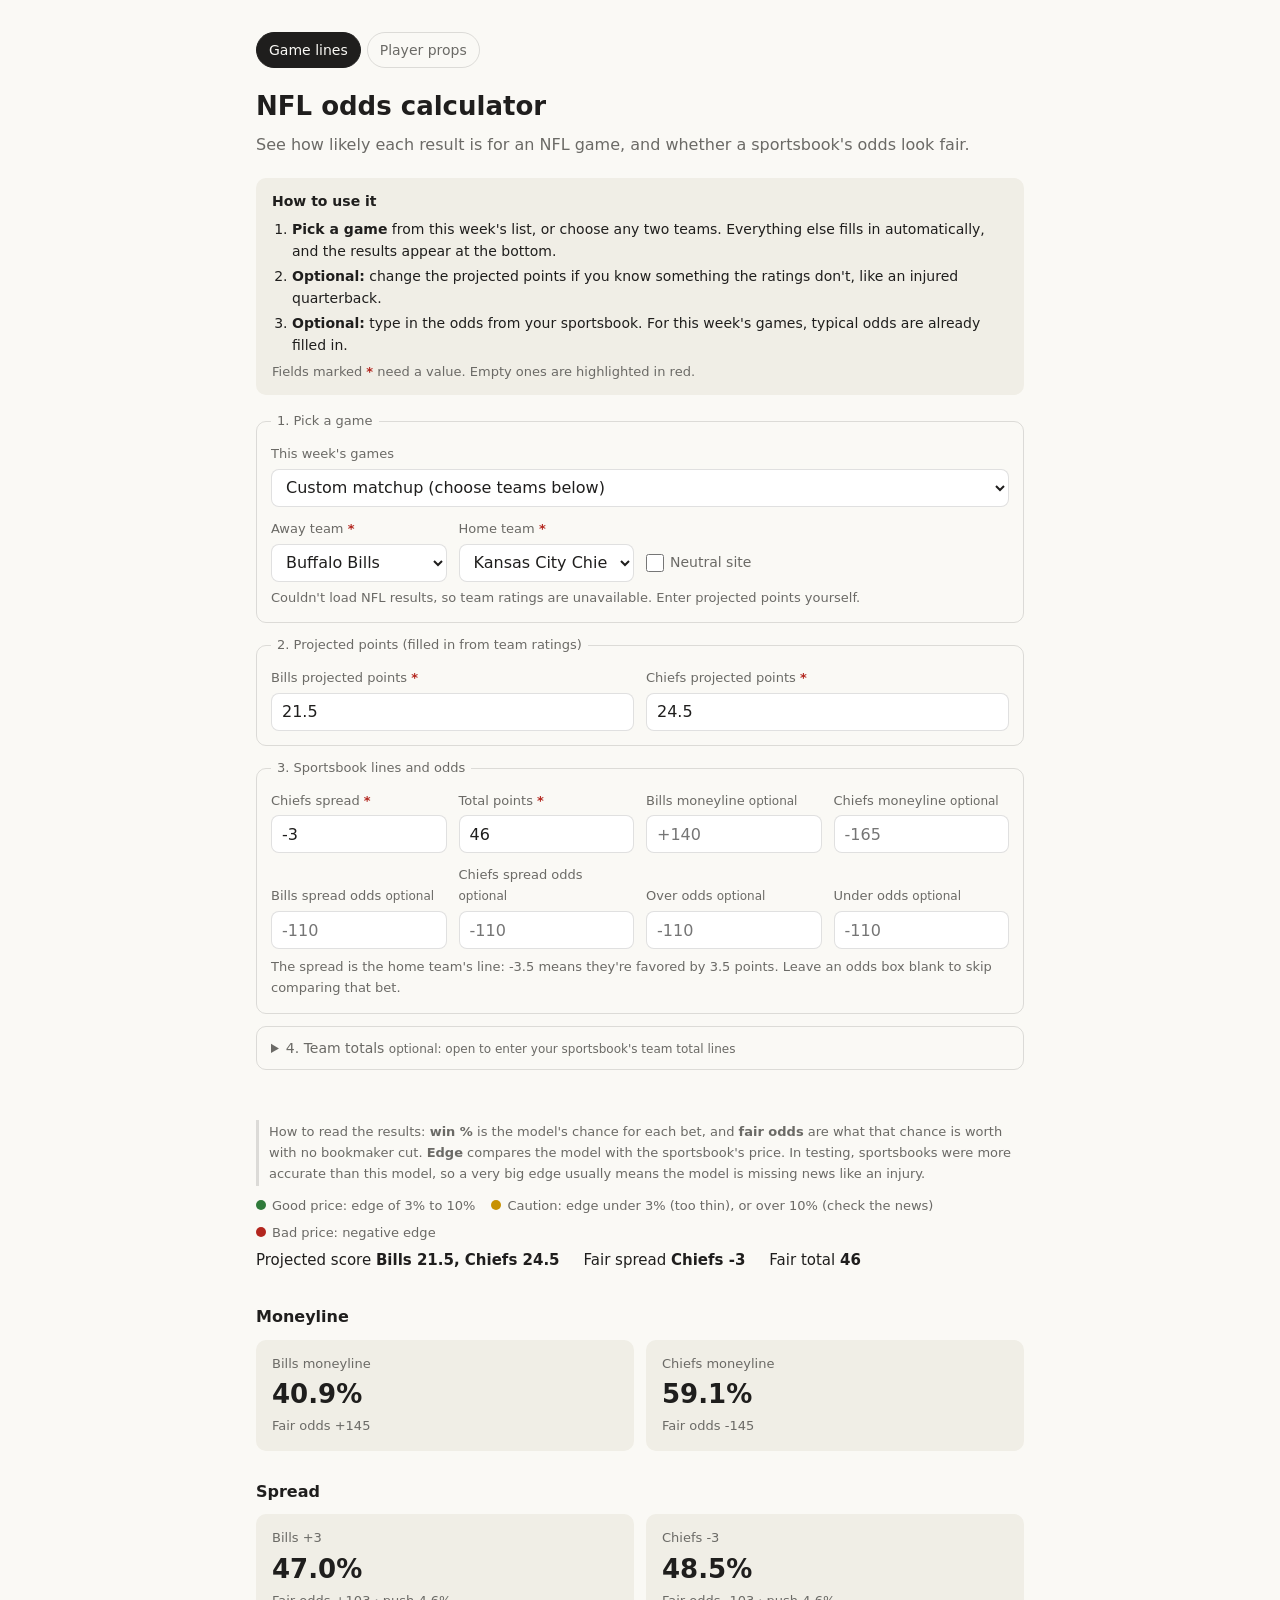
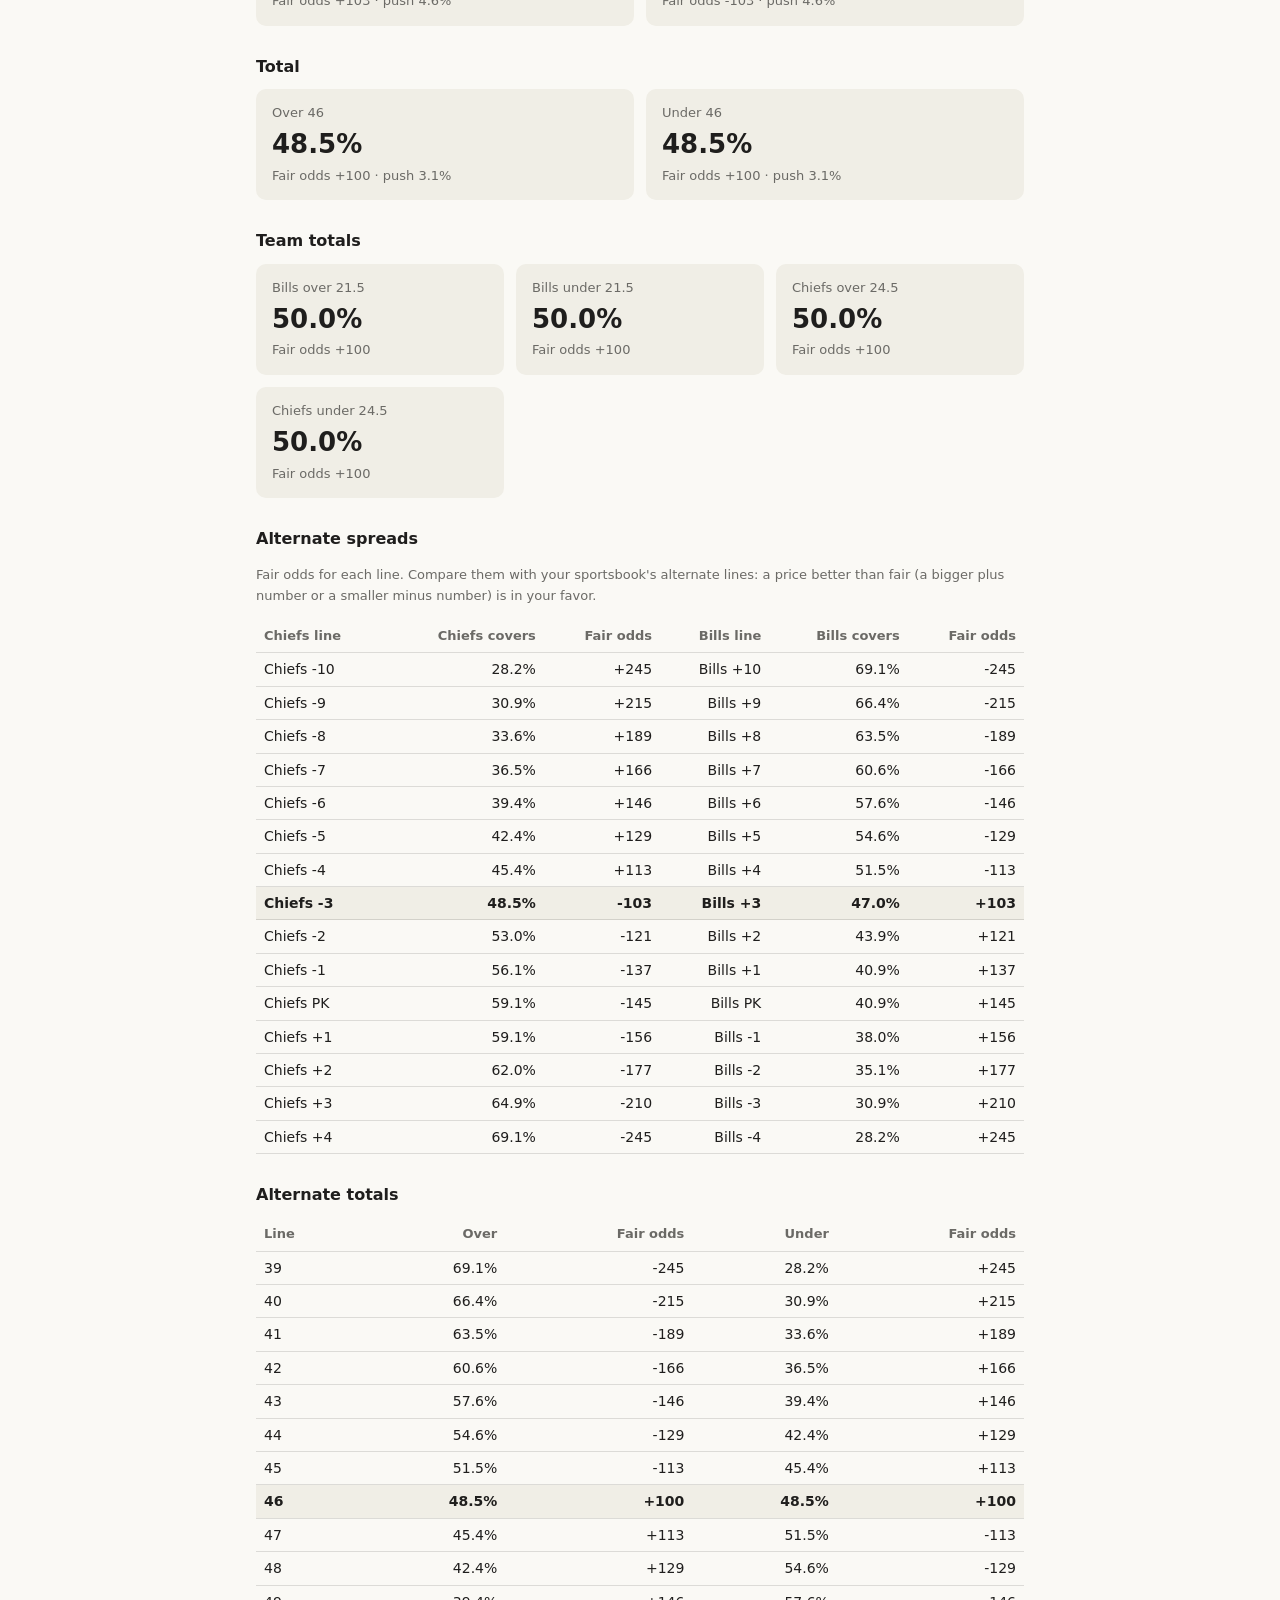
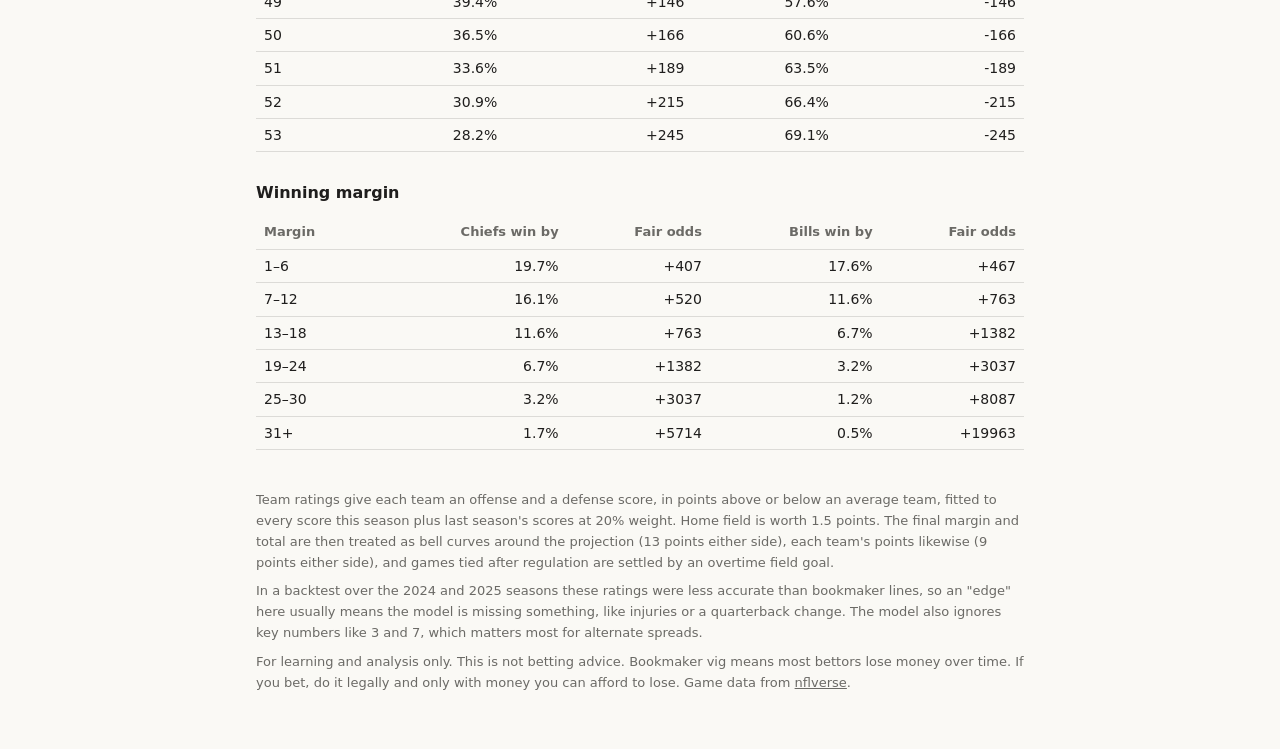
==== commit be5b5bdc: "Add player props, team totals and alternate lines Adds a player props page and a props command cover" ====
--- a/index.html
+++ b/index.html
@@ -4,70 +4,12 @@
 <meta charset="utf-8">
 <meta name="viewport" content="width=device-width, initial-scale=1">
 <title>NFL Odds Calculator</title>
-<meta name="description" content="Pick an NFL matchup to get moneyline, spread and total probabilities from team ratings, and compare them with bookmaker odds.">
-<style>
-  :root {
-    --bg: #faf9f5; --card: #f0eee6; --text: #1f1e1d; --muted: #6b6a66;
-    --border: rgba(0,0,0,.12); --input: #ffffff; --good: #2f7a3a; --bad: #b3261e; --warn: #c79100;
-  }
-  @media (prefers-color-scheme: dark) {
-    :root:not([data-theme="light"]) {
-      --bg: #1f1e1d; --card: #2a2927; --text: #f0eee6; --muted: #a3a19b;
-      --border: rgba(255,255,255,.14); --input: #262624; --good: #5fb86c; --bad: #e0685f; --warn: #e3b341;
-    }
-  }
-  :root[data-theme="dark"] {
-    --bg: #1f1e1d; --card: #2a2927; --text: #f0eee6; --muted: #a3a19b;
-    --border: rgba(255,255,255,.14); --input: #262624; --good: #5fb86c; --bad: #e0685f; --warn: #e3b341;
-  }
-  * { box-sizing: border-box; }
-  body { margin: 0; background: var(--bg); color: var(--text);
-    font: 16px/1.6 system-ui, -apple-system, "Segoe UI", sans-serif; }
-  main { max-width: 800px; margin: 0 auto; padding: 32px 16px 48px; }
-  h1 { font-size: 26px; font-weight: 600; margin: 0 0 4px; }
-  h2 { font-size: 16px; font-weight: 600; margin: 28px 0 10px; }
-  a { color: inherit; }
-  .lede, .small { color: var(--muted); }
-  .lede { margin: 0 0 20px; }
-  .small { font-size: 13px; }
-  fieldset { border: 1px solid var(--border); border-radius: 10px; padding: 12px 14px 14px; margin: 0 0 12px; min-width: 0; }
-  legend { font-size: 13px; color: var(--muted); padding: 0 6px; }
-  .grid { display: grid; grid-template-columns: repeat(auto-fit, minmax(150px, 1fr)); gap: 12px; align-items: end; }
-  .wide { grid-column: 1 / -1; }
-  label > span { display: block; font-size: 13px; color: var(--muted); margin-bottom: 4px; }
-  input, select { width: 100%; height: 38px; padding: 0 10px; font: inherit; color: var(--text);
-    background: var(--input); border: 1px solid var(--border); border-radius: 8px; min-width: 0; }
-  input[type=checkbox] { width: 18px; height: 18px; padding: 0; vertical-align: -3px; margin: 0 6px 0 0; }
-  label.check { display: flex; align-items: center; font-size: 14px; color: var(--muted); align-self: end; height: 38px; }
-  input:focus, select:focus { outline: 2px solid #3b7dd8; outline-offset: 1px; }
-  .summary { display: flex; flex-wrap: wrap; gap: 4px 24px; margin: 4px 0 0; font-size: 15px; }
-  .summary b { font-weight: 600; }
-  .market { display: grid; grid-template-columns: repeat(auto-fit, minmax(220px, 1fr)); gap: 12px; }
-  .card { background: var(--card); border-radius: 10px; padding: 14px 16px; }
-  .big { font-size: 26px; font-weight: 600; font-variant-numeric: tabular-nums; }
-  .edge { margin-top: 8px; font-size: 13px; color: var(--muted); font-variant-numeric: tabular-nums; }
-  .card.good { background: color-mix(in srgb, var(--good) 14%, var(--card)); box-shadow: inset 0 0 0 2px var(--good); }
-  .card.caution { background: color-mix(in srgb, var(--warn) 16%, var(--card)); box-shadow: inset 0 0 0 2px var(--warn); }
-  .card.bad { background: color-mix(in srgb, var(--bad) 12%, var(--card)); box-shadow: inset 0 0 0 2px var(--bad); }
-  .badge { float: right; font-size: 12px; font-weight: 600; padding: 1px 8px; border-radius: 999px; color: #fff; }
-  .good .badge { background: var(--good); } .caution .badge { background: var(--warn); color: #1f1e1d; } .bad .badge { background: var(--bad); }
-  .legend { display: flex; flex-wrap: wrap; gap: 6px 16px; font-size: 13px; color: var(--muted); margin: 10px 0 0; }
-  .dot { display: inline-block; width: 10px; height: 10px; border-radius: 50%; margin-right: 6px; vertical-align: 0; }
-  .err { color: var(--bad); font-size: 14px; min-height: 22px; margin: 0; }
-  #status { margin: 6px 0 0; }
-  .howto { background: var(--card); border-radius: 10px; padding: 12px 16px; margin: 0 0 16px; font-size: 14px; }
-  .howto ol { margin: 6px 0 0; padding-left: 20px; }
-  .howto li { margin: 2px 0; }
-  .req { color: var(--bad); font-weight: 600; }
-  .opt { font-style: normal; font-size: 12px; }
-  input.missing, select.missing { border: 2px solid var(--bad); background: color-mix(in srgb, var(--bad) 8%, var(--input)); }
-  .note { font-size: 13px; color: var(--muted); border-left: 3px solid var(--border); padding: 2px 0 2px 10px; margin: 16px 0 0; }
-  footer { margin-top: 40px; font-size: 13px; color: var(--muted); }
-  footer p { margin: 0 0 8px; }
-</style>
+<meta name="description" content="Pick an NFL matchup to get moneyline, spread, total and team total probabilities from team ratings, and compare them with sportsbook odds.">
+<link rel="stylesheet" href="assets/style.css">
 </head>
 <body>
 <main>
+  <nav><a href="index.html" aria-current="page">Game lines</a><a href="props.html">Player props</a></nav>
   <h1>NFL odds calculator</h1>
   <p class="lede">See how likely each result is for an NFL game, and whether a sportsbook's odds look fair.</p>
 
@@ -114,6 +56,19 @@
     </div>
     <p class="small" style="margin:8px 0 0">The spread is the home team's line: -3.5 means they're favored by 3.5 points. Leave an odds box blank to skip comparing that bet.</p>
   </fieldset>
+
+  <details id="more">
+    <summary>4. Team totals <em class="opt">optional: open to enter your sportsbook's team total lines</em></summary>
+    <div class="grid">
+      <label><span><span id="att-label">Away team total</span> <span class="req">*</span></span><input id="att" type="number" step="0.5" min="0"></label>
+      <label><span>Over odds <em class="opt">optional</em></span><input id="atto" type="text" placeholder="-110"></label>
+      <label><span>Under odds <em class="opt">optional</em></span><input id="attu" type="text" placeholder="-110"></label>
+      <label><span><span id="htt-label">Home team total</span> <span class="req">*</span></span><input id="htt" type="number" step="0.5" min="0"></label>
+      <label><span>Over odds <em class="opt">optional</em></span><input id="htto" type="text" placeholder="-110"></label>
+      <label><span>Under odds <em class="opt">optional</em></span><input id="httu" type="text" placeholder="-110"></label>
+    </div>
+    <p class="small" style="margin:8px 0 0">Team totals start at the model's fair lines. Change them to your sportsbook's.</p>
+  </details>
   <p class="err" id="err" role="alert"></p>
 
   <p class="note">How to read the results: <b>win %</b> is the model's chance for each bet, and <b>fair odds</b> are what that chance is worth with no bookmaker cut. <b>Edge</b> compares the model with the sportsbook's price. In testing, sportsbooks were more accurate than this model, so a very big edge usually means the model is missing news like an injury.</p>
@@ -132,72 +87,29 @@
   <div class="market" id="sp"></div>
   <h2>Total</h2>
   <div class="market" id="tot"></div>
+  <h2>Team totals</h2>
+  <div class="market" id="tt"></div>
   <p class="small" id="vig"></p>
 
+  <h2>Alternate spreads</h2>
+  <p class="small">Fair odds for each line. Compare them with your sportsbook's alternate lines: a price better than fair (a bigger plus number or a smaller minus number) is in your favor.</p>
+  <div class="table-wrap"><table class="lines" id="altsp"></table></div>
+  <h2>Alternate totals</h2>
+  <div class="table-wrap"><table class="lines" id="alttot"></table></div>
+  <h2>Winning margin</h2>
+  <div class="table-wrap"><table class="lines" id="margin"></table></div>
+
   <footer>
-    <p>Team ratings give each team an offense and a defense score, in points above or below an average team, fitted to every score this season plus last season's scores at 20% weight. Home field is worth 1.5 points. The final margin and total are then treated as bell curves around the projection (13 points either side), and games tied after regulation are settled by an overtime field goal.</p>
-    <p>In a backtest over the 2024 and 2025 seasons these ratings were less accurate than bookmaker lines, so an "edge" here usually means the model is missing something, like injuries or a quarterback change. The model also ignores key numbers like 3 and 7.</p>
+    <p>Team ratings give each team an offense and a defense score, in points above or below an average team, fitted to every score this season plus last season's scores at 20% weight. Home field is worth 1.5 points. The final margin and total are then treated as bell curves around the projection (13 points either side), each team's points likewise (9 points either side), and games tied after regulation are settled by an overtime field goal.</p>
+    <p>In a backtest over the 2024 and 2025 seasons these ratings were less accurate than bookmaker lines, so an "edge" here usually means the model is missing something, like injuries or a quarterback change. The model also ignores key numbers like 3 and 7, which matters most for alternate spreads.</p>
     <p>For learning and analysis only. This is not betting advice. Bookmaker vig means most bettors lose money over time. If you bet, do it legally and only with money you can afford to lose. Game data from <a href="https://github.com/nflverse/nfldata">nflverse</a>.</p>
   </footer>
 </main>
 
+<script src="assets/common.js"></script>
 <script>
-const MARGIN_SD = 13, TOTAL_SD = 13, HOME_FIELD = 1.5, PRIOR_WEIGHT = 0.2, SHRINK = 6;
-const DATA_URL = 'https://raw.githubusercontent.com/nflverse/nfldata/master/data/games.csv';
-const TEAMS = {
-  ARI: 'Arizona Cardinals', ATL: 'Atlanta Falcons', BAL: 'Baltimore Ravens', BUF: 'Buffalo Bills',
-  CAR: 'Carolina Panthers', CHI: 'Chicago Bears', CIN: 'Cincinnati Bengals', CLE: 'Cleveland Browns',
-  DAL: 'Dallas Cowboys', DEN: 'Denver Broncos', DET: 'Detroit Lions', GB: 'Green Bay Packers',
-  HOU: 'Houston Texans', IND: 'Indianapolis Colts', JAX: 'Jacksonville Jaguars', KC: 'Kansas City Chiefs',
-  LA: 'Los Angeles Rams', LAC: 'Los Angeles Chargers', LV: 'Las Vegas Raiders', MIA: 'Miami Dolphins',
-  MIN: 'Minnesota Vikings', NE: 'New England Patriots', NO: 'New Orleans Saints', NYG: 'New York Giants',
-  NYJ: 'New York Jets', PHI: 'Philadelphia Eagles', PIT: 'Pittsburgh Steelers', SEA: 'Seattle Seahawks',
-  SF: 'San Francisco 49ers', TB: 'Tampa Bay Buccaneers', TEN: 'Tennessee Titans', WAS: 'Washington Commanders',
-};
-const $ = id => document.getElementById(id);
-const teamName = abbr => TEAMS[abbr] || abbr;
-const shortName = abbr => (TEAMS[abbr] || abbr).split(' ').pop();
-
-let ratings = null;   // { avg, off: {}, def: {}, note }
-let upcoming = [];    // games from the next unplayed week, with bookmaker lines
-
-// ------------------------------------------------------------- odds maths
-
-// Parse American (-110, +150, 150), decimal (1.91) or fractional (10/11) odds.
-function toDecimal(s) {
-  s = String(s).trim();
-  if (!s) return null;
-  let d;
-  if (s.includes('/')) { const [n, m] = s.split('/').map(Number); d = 1 + n / m; }
-  else {
-    const v = Number(s);
-    if (/^[+-]/.test(s) || Math.abs(v) >= 100) {
-      if (Math.abs(v) < 100) return NaN;
-      d = v > 0 ? 1 + v / 100 : 1 + 100 / Math.abs(v);
-    } else d = v;
-  }
-  return isFinite(d) && d > 1 ? d : NaN;
-}
-
-function toAmerican(d) {
-  if (d >= 2 || Math.round(100 / (d - 1)) === 100) return '+' + Math.round((d - 1) * 100);
-  return '-' + Math.round(100 / (d - 1));
-}
-
-function erf(x) {
-  // Abramowitz and Stegun 7.1.26, accurate to about 1e-7.
-  const s = Math.sign(x); x = Math.abs(x);
-  const t = 1 / (1 + 0.3275911 * x);
-  const y = 1 - ((((1.061405429 * t - 1.453152027) * t + 1.421413741) * t - 0.284496736) * t + 0.254829592) * t * Math.exp(-x * x);
-  return s * y;
-}
-const cdf = (x, mean, sd) => 0.5 * (1 + erf((x - mean) / (sd * Math.SQRT2)));
-
-function discreteNormal(mean, sd, lo, hi) {
-  const dist = new Map();
-  for (let k = lo; k <= hi; k++) dist.set(k, cdf(k + 0.5, mean, sd) - cdf(k - 0.5, mean, sd));
-  return dist;
-}
+let ratings = null;   // team ratings, once loaded
+let upcoming = [];    // this week's games with sportsbook lines
 
 // Games level after regulation go to overtime, usually decided by a field goal.
 function marginDist(h, a) {
@@ -209,105 +121,18 @@
   return dist;
 }
 
-// [P(result > line), P(result == line), P(result < line)]
-function lineProbs(dist, line) {
-  let above = 0;
-  for (const [k, p] of dist) if (k > line) above += p;
-  const push = Number.isInteger(line) ? (dist.get(line) || 0) : 0;
-  return [above, push, 1 - above - push];
-}
-
-// ------------------------------------------------------------ team ratings
-
-function parseCsv(text) {
-  const lines = text.trim().split('\n');
-  const split = line => {
-    const out = []; let cur = '', quoted = false;
-    for (const ch of line) {
-      if (ch === '"') quoted = !quoted;
-      else if (ch === ',' && !quoted) { out.push(cur); cur = ''; }
-      else cur += ch;
-    }
-    out.push(cur.replace(/\r$/, ''));
-    return out;
-  };
-  const head = split(lines[0]);
-  return lines.slice(1).map(l => { const v = split(l); return Object.fromEntries(head.map((h, i) => [h, v[i]])); });
-}
-
-const played = g => g.home_score !== 'NA' && g.home_score !== '';
-
-// Points for = league average + own offense - opponent defense + home field share.
-// Solved by repeated averaging; SHRINK adds phantom average games so small samples regress.
-function fitRatings(games, season) {
-  const mine = {}, theirs = {};
-  let total = 0, weight = 0;
-  for (const g of games) {
-    const w = +g.season === season ? 1 : PRIOR_WEIGHT;
-    const h = g.location === 'Neutral' ? 0 : HOME_FIELD / 2;
-    for (const [t, o, pts, hh] of [[g.home_team, g.away_team, +g.home_score, h], [g.away_team, g.home_team, +g.away_score, -h]]) {
-      (mine[t] ||= []).push([o, pts, hh, w]);
-      (theirs[o] ||= []).push([t, pts, hh, w]);
-      total += pts * w; weight += w;
-    }
-  }
-  const avg = total / weight;
-  let off = {}, def = {};
-  for (let i = 0; i < 40; i++) {
-    const nOff = {}, nDef = {};
-    for (const t in mine) {
-      let s = 0, ws = 0;
-      for (const [o, pts, hh, w] of mine[t]) { s += w * (pts - avg - hh + (def[o] || 0)); ws += w; }
-      nOff[t] = s / (ws + SHRINK);
-    }
-    for (const t in theirs) {
-      let s = 0, ws = 0;
-      for (const [a, pts, hh, w] of theirs[t]) { s += w * (avg + (off[a] || 0) + hh - pts); ws += w; }
-      nDef[t] = s / (ws + SHRINK);
-    }
-    off = nOff; def = nDef;
-  }
-  return { avg, off, def };
-}
-
-function project(home, away, neutral) {
-  const h = neutral ? 0 : HOME_FIELD / 2;
-  return [
-    ratings.avg + (ratings.off[home] || 0) - (ratings.def[away] || 0) + h,
-    ratings.avg + (ratings.off[away] || 0) - (ratings.def[home] || 0) - h,
-  ];
-}
-
 async function loadData() {
   try {
-    const res = await fetch(DATA_URL);
-    if (!res.ok) throw new Error(res.status);
-    const games = parseCsv(await res.text());
-    const done = games.filter(played);
-    const season = Math.max(...done.map(g => +g.season));
-    const current = done.filter(g => +g.season === season);
-    ratings = fitRatings(done.filter(g => +g.season >= season - 1), season);
-    const weeks = current.filter(g => g.game_type === 'REG').map(g => +g.week);
-    const lastWeek = weeks.length ? Math.max(...weeks) : 0;
-    ratings.note = `Ratings use ${current.length} games from ${season}` +
-      (lastWeek ? ` (through week ${lastWeek})` : '') + ` plus ${season - 1} results at 20% weight.`;
-
-    const future = games.filter(g => +g.season === season && !played(g));
-    if (future.length) {
-      const next = Math.min(...future.map(g => +g.week));
-      upcoming = future.filter(g => +g.week === next);
-      ratings.note += ` Showing week ${next}'s games.`;
-    }
-    const sel = $('game');
-    upcoming.forEach((g, i) => {
-      const day = new Date(g.gameday + 'T12:00:00').toLocaleDateString('en-US', { weekday: 'short', month: 'short', day: 'numeric' });
-      sel.add(new Option(`${day} · ${teamName(g.away_team)} @ ${teamName(g.home_team)}${g.location === 'Neutral' ? ' (neutral site)' : ''}`, i));
-    });
-    $('status').textContent = ratings.note;
-    if (upcoming.length) { sel.value = '0'; loadGame(upcoming[0]); }
+    const data = await loadNflData();
+    ratings = data.ratings;
+    upcoming = data.upcoming;
+    upcoming.forEach((g, i) => $('game').add(new Option(gameLabel(g), i)));
+    $('status').textContent = data.note;
+    if (upcoming.length) { $('game').value = '0'; loadGame(upcoming[0]); }
     else useRatings();
   } catch (e) {
     $('status').textContent = "Couldn't load NFL results, so team ratings are unavailable. Enter projected points yourself.";
+    resetTeamTotals();
     calc();
   }
 }
@@ -324,6 +149,7 @@
 
 const val = v => (v === undefined || v === 'NA') ? '' : v;
 const signed = v => { v = val(v); return v && +v > 0 ? '+' + v : v; };
+const half = x => Math.round(x * 2) / 2 || 0;
 
 function loadGame(g) {
   $('hteam').value = g.home_team; $('ateam').value = g.away_team;
@@ -337,6 +163,13 @@
   useRatings(false);
 }
 
+// Team totals start at the model's fair lines, with no odds.
+function resetTeamTotals() {
+  $('htt').value = half(parseFloat($('hpts').value) || 0);
+  $('att').value = half(parseFloat($('apts').value) || 0);
+  for (const id of ['htto', 'httu', 'atto', 'attu']) $(id).value = '';
+}
+
 // Fill projected points from the ratings. When the matchup isn't a listed game,
 // clear the odds and reset the lines to fair ones so stale prices aren't compared.
 function useRatings(resetLines = true) {
@@ -348,47 +181,22 @@
     for (const id of ['mlh', 'mla', 'sph', 'spa', 'ovr', 'und']) $(id).value = '';
   }
   if (ratings) {
-    const [hp, ap] = project(home, away, $('neutral').checked);
+    const [hp, ap] = ratings.project(home, away, $('neutral').checked);
     $('hpts').value = hp.toFixed(1); $('apts').value = ap.toFixed(1);
     if (resetLines) {
-      $('spread').value = -Math.round((hp - ap) * 2) / 2;
-      $('total').value = Math.round((hp + ap) * 2) / 2;
+      $('spread').value = -half(hp - ap);
+      $('total').value = half(hp + ap);
     }
   }
+  resetTeamTotals();
   calc();
 }
 
 // ----------------------------------------------------------------- output
 
-const pct = p => (p * 100).toFixed(1) + '%';
-const fmtLine = x => x === 0 ? 'PK' : (x > 0 ? '+' : '') + x;
-const esc = s => String(s).replace(/[&<>"]/g, c => ({ '&': '&amp;', '<': '&lt;', '>': '&gt;', '"': '&quot;' }[c]));
-const pts = x => (x >= 0 ? '+' : '') + x.toFixed(1);
-
-// A positive edge below CAUTION_MIN is within the model's error; one above CAUTION_MAX
-// usually means the model is missing news, since sportsbooks are more accurate than it is.
-const CAUTION_MIN = 0.03, CAUTION_MAX = 0.10;
-const RATING_LABELS = { good: 'Good price', caution: 'Caution', bad: 'Bad price' };
-const edgeRating = edge => edge < 0 ? 'bad' : (edge < CAUTION_MIN || edge > CAUTION_MAX) ? 'caution' : 'good';
-
-function card(name, win, push, loss, book) {
-  const fair = toAmerican((win + loss) / win);
-  let extra = '', rating = '';
-  if (book) {
-    const edge = win * (book - 1) - loss;
-    const b = book - 1, kelly = Math.max(0, (b * win - loss) / (b * (win + loss)));
-    rating = edgeRating(edge);
-    extra = `<div class="edge">Book ${toAmerican(book)} · edge ${edge > 0 ? '+' : ''}${(edge * 100).toFixed(1)}%` +
-      (edge > 0 ? ` · Kelly ${(kelly * 100).toFixed(1)}%` : '') + '</div>';
-  }
-  const badge = rating ? `<span class="badge">${RATING_LABELS[rating]}</span>` : '';
-  return `<div class="card ${rating}">${badge}<div class="small">${esc(name)}</div><div class="big">${pct(win)}</div>` +
-    `<div class="small">Fair odds ${fair}${push ? ` · push ${pct(push)}` : ''}</div>${extra}</div>`;
-}
-
-function vigText(label, a, b) {
-  if (!a || !b) return '';
-  return `${label} ${((1 / a + 1 / b - 1) * 100).toFixed(1)}%`;
+function altTable(id, headers, rows, mainIndex) {
+  $(id).innerHTML = `<thead><tr>${headers.map(h => `<th>${esc(h)}</th>`).join('')}</tr></thead><tbody>` +
+    rows.map((r, i) => `<tr${i === mainIndex ? ' class="main"' : ''}>${r.map(c => `<td>${c}</td>`).join('')}</tr>`).join('') + '</tbody>';
 }
 
 function calc() {
@@ -398,43 +206,45 @@
     'hpts-label': `${home} projected points`, 'apts-label': `${away} projected points`,
     'spread-label': `${home} spread`, 'mlh-label': `${home} moneyline`, 'mla-label': `${away} moneyline`,
     'sph-label': `${home} spread odds`, 'spa-label': `${away} spread odds`,
+    'htt-label': `${home} team total`, 'att-label': `${away} team total`,
   };
   for (const id in labels) $(id).textContent = labels[id];
 
   const h = parseFloat($('hpts').value), a = parseFloat($('apts').value);
   const spread = parseFloat($('spread').value), total = parseFloat($('total').value);
-  const ids = ['mlh', 'mla', 'sph', 'spa', 'ovr', 'und'];
+  const htt = parseFloat($('htt').value), att = parseFloat($('att').value);
+  const ids = ['mlh', 'mla', 'sph', 'spa', 'ovr', 'und', 'htto', 'httu', 'atto', 'attu'];
   const odds = Object.fromEntries(ids.map(id => [id, toDecimal($(id).value)]));
 
-  // Highlight every field that's missing or invalid, and name the first problem.
-  const problems = [
+  const ok = validate([
     ['hteam', homeAbbr === awayAbbr, 'Pick two different teams.'],
     ['ateam', homeAbbr === awayAbbr, null],
     ['apts', !(a >= 0 && a <= 70), `Enter ${away} projected points between 0 and 70.`],
     ['hpts', !(h >= 0 && h <= 70), `Enter ${home} projected points between 0 and 70.`],
     ['spread', !isFinite(spread) || Math.abs(spread) > 40, `Enter the ${home} spread, like -3.5 or +7.`],
     ['total', !(total > 0), 'Enter the total points line, like 44.5.'],
+    ['att', !(att >= 0), `Enter the ${away} team total, like 20.5.`],
+    ['htt', !(htt >= 0), `Enter the ${home} team total, like 23.5.`],
     ...ids.map(id => [id, Number.isNaN(odds[id]), 'Odds must be American (-110, +150) or decimal (1.91), or left blank.']),
-  ];
-  for (const [id, bad] of problems) $(id).classList.toggle('missing', bad);
-  const first = problems.find(([, bad, msg]) => bad && msg);
-  $('err').textContent = first ? first[2] : '';
-  if (first) {
-    for (const id of ['summary', 'ratings', 'ml', 'sp', 'tot', 'vig']) $(id).textContent = '';
+  ]);
+  if (!ok) {
+    for (const id of ['summary', 'ratings', 'ml', 'sp', 'tot', 'tt', 'vig', 'altsp', 'alttot', 'margin']) $(id).textContent = '';
+    if (['att', 'htt', 'atto', 'attu', 'htto', 'httu'].some(id => $(id).classList.contains('missing'))) $('more').open = true;
     return;
   }
 
   const margin = marginDist(h, a), totals = discreteNormal(h + a, TOTAL_SD, 0, 150);
-  const fairSpread = Math.round(-(h - a) * 2) / 2, fairTotal = Math.round((h + a) * 2) / 2;
+  const fairSpread = -half(h - a), fairTotal = half(h + a);
   $('summary').innerHTML = `<span>Projected score <b>${esc(away)} ${a.toFixed(1)}, ${esc(home)} ${h.toFixed(1)}</b></span>` +
     `<span>Fair spread <b>${esc(home)} ${fmtLine(fairSpread)}</b></span><span>Fair total <b>${fairTotal}</b></span>`;
   $('ratings').innerHTML = ratings
-    ? [awayAbbr, homeAbbr].map(t => `<span>${esc(shortName(t))}: offense ${pts(ratings.off[t] || 0)}, defense ${pts(ratings.def[t] || 0)} points vs average</span>`).join('')
+    ? [awayAbbr, homeAbbr].map(t => `<span>${esc(shortName(t))}: offense ${signedPts(ratings.off[t] || 0)}, defense ${signedPts(ratings.def[t] || 0)} points vs average</span>`).join('')
     : '';
 
   const [hw, , aw] = lineProbs(margin, 0);
   $('ml').innerHTML = card(`${away} moneyline`, aw, 0, hw, odds.mla) + card(`${home} moneyline`, hw, 0, aw, odds.mlh);
 
+  // Home covers a spread of L when margin + L > 0, i.e. margin > -L.
   const [cover, sPush, noCover] = lineProbs(margin, -spread);
   $('sp').innerHTML = card(`${away} ${fmtLine(-spread)}`, noCover, sPush, cover, odds.spa) +
     card(`${home} ${fmtLine(spread)}`, cover, sPush, noCover, odds.sph);
@@ -442,14 +252,44 @@
   const [over, tPush, under] = lineProbs(totals, total);
   $('tot').innerHTML = card(`Over ${total}`, over, tPush, under, odds.ovr) + card(`Under ${total}`, under, tPush, over, odds.und);
 
-  const vig = [vigText('moneyline', odds.mlh, odds.mla), vigText('spread', odds.sph, odds.spa), vigText('total', odds.ovr, odds.und)].filter(Boolean);
+  const [ao, ap, au] = lineProbs(discreteNormal(a, TEAM_SD, 0, 100), att);
+  const [ho, hp, hu] = lineProbs(discreteNormal(h, TEAM_SD, 0, 100), htt);
+  $('tt').innerHTML = card(`${away} over ${att}`, ao, ap, au, odds.atto) + card(`${away} under ${att}`, au, ap, ao, odds.attu) +
+    card(`${home} over ${htt}`, ho, hp, hu, odds.htto) + card(`${home} under ${htt}`, hu, hp, ho, odds.httu);
+
+  const vig = [vigText('moneyline', odds.mlh, odds.mla), vigText('spread', odds.sph, odds.spa), vigText('total', odds.ovr, odds.und),
+    vigText(`${away} team total`, odds.atto, odds.attu), vigText(`${home} team total`, odds.htto, odds.httu)].filter(Boolean);
   $('vig').textContent = vig.length ? 'Bookmaker vig: ' + vig.join(' · ') : '';
+
+  // Alternate lines: the entered line plus 7 points either way, one point apart.
+  const offsets = Array.from({ length: 15 }, (_, i) => i - 7);
+  const fair = (win, loss) => toAmerican((win + loss) / win);
+  altTable('altsp', [`${home} line`, `${home} covers`, 'Fair odds', `${away} line`, `${away} covers`, 'Fair odds'],
+    offsets.map(o => {
+      const L = spread + o, [c, , n] = lineProbs(margin, -L);
+      return [`${esc(home)} ${fmtLine(L)}`, pct(c), fair(c, n), `${esc(away)} ${fmtLine(-L)}`, pct(n), fair(n, c)];
+    }), 7);
+  altTable('alttot', ['Line', 'Over', 'Fair odds', 'Under', 'Fair odds'],
+    offsets.filter(o => total + o > 0).map(o => {
+      const L = total + o, [ov, , un] = lineProbs(totals, L);
+      return [String(L), pct(ov), fair(ov, un), pct(un), fair(un, ov)];
+    }), offsets.filter(o => total + o > 0).indexOf(0));
+
+  // Winning margin bands, as sportsbooks usually offer them.
+  const bands = [[1, 6], [7, 12], [13, 18], [19, 24], [25, 30], [31, 100]];
+  const bandProb = (lo, hi, sign) => { let p = 0; for (let k = lo; k <= hi; k++) p += margin.get(sign * k) || 0; return p; };
+  altTable('margin', ['Margin', `${home} win by`, 'Fair odds', `${away} win by`, 'Fair odds'],
+    bands.map(([lo, hi]) => {
+      const hp2 = bandProb(lo, hi, 1), ap2 = bandProb(lo, hi, -1);
+      return [hi === 100 ? `${lo}+` : `${lo}–${hi}`, pct(hp2), fairOdds(hp2), pct(ap2), fairOdds(ap2)];
+    }), -1);
 }
 
 fillTeams();
 $('game').addEventListener('change', e => e.target.value === '' ? useRatings() : loadGame(upcoming[+e.target.value]));
 for (const id of ['hteam', 'ateam', 'neutral']) $(id).addEventListener('change', () => useRatings());
-for (const id of ['hpts', 'apts', 'spread', 'total', 'mlh', 'mla', 'sph', 'spa', 'ovr', 'und']) $(id).addEventListener('input', calc);
+for (const id of ['hpts', 'apts', 'spread', 'total', 'mlh', 'mla', 'sph', 'spa', 'ovr', 'und', 'htt', 'att', 'htto', 'httu', 'atto', 'attu']) $(id).addEventListener('input', calc);
+resetTeamTotals();
 calc();
 loadData();
 </script>
--- a/assets/style.css
+++ b/assets/style.css
@@ -0,0 +1,74 @@
+:root {
+  --bg: #faf9f5; --card: #f0eee6; --text: #1f1e1d; --muted: #6b6a66;
+  --border: rgba(0,0,0,.12); --input: #ffffff; --good: #2f7a3a; --bad: #b3261e; --warn: #c79100;
+}
+@media (prefers-color-scheme: dark) {
+  :root:not([data-theme="light"]) {
+    --bg: #1f1e1d; --card: #2a2927; --text: #f0eee6; --muted: #a3a19b;
+    --border: rgba(255,255,255,.14); --input: #262624; --good: #5fb86c; --bad: #e0685f; --warn: #e3b341;
+  }
+}
+:root[data-theme="dark"] {
+  --bg: #1f1e1d; --card: #2a2927; --text: #f0eee6; --muted: #a3a19b;
+  --border: rgba(255,255,255,.14); --input: #262624; --good: #5fb86c; --bad: #e0685f; --warn: #e3b341;
+}
+* { box-sizing: border-box; }
+body { margin: 0; background: var(--bg); color: var(--text);
+  font: 16px/1.6 system-ui, -apple-system, "Segoe UI", sans-serif; }
+main { max-width: 800px; margin: 0 auto; padding: 32px 16px 48px; }
+h1 { font-size: 26px; font-weight: 600; margin: 0 0 4px; }
+h2 { font-size: 16px; font-weight: 600; margin: 28px 0 10px; }
+a { color: inherit; }
+.lede, .small { color: var(--muted); }
+.lede { margin: 0 0 20px; }
+.small { font-size: 13px; }
+fieldset { border: 1px solid var(--border); border-radius: 10px; padding: 12px 14px 14px; margin: 0 0 12px; min-width: 0; }
+legend { font-size: 13px; color: var(--muted); padding: 0 6px; }
+.grid { display: grid; grid-template-columns: repeat(auto-fit, minmax(150px, 1fr)); gap: 12px; align-items: end; }
+.wide { grid-column: 1 / -1; }
+label > span { display: block; font-size: 13px; color: var(--muted); margin-bottom: 4px; }
+input, select { width: 100%; height: 38px; padding: 0 10px; font: inherit; color: var(--text);
+  background: var(--input); border: 1px solid var(--border); border-radius: 8px; min-width: 0; }
+input[type=checkbox] { width: 18px; height: 18px; padding: 0; vertical-align: -3px; margin: 0 6px 0 0; }
+label.check { display: flex; align-items: center; font-size: 14px; color: var(--muted); align-self: end; height: 38px; }
+input:focus, select:focus { outline: 2px solid #3b7dd8; outline-offset: 1px; }
+.summary { display: flex; flex-wrap: wrap; gap: 4px 24px; margin: 4px 0 0; font-size: 15px; }
+.summary b { font-weight: 600; }
+.market { display: grid; grid-template-columns: repeat(auto-fit, minmax(220px, 1fr)); gap: 12px; }
+.card { background: var(--card); border-radius: 10px; padding: 14px 16px; }
+.big { font-size: 26px; font-weight: 600; font-variant-numeric: tabular-nums; }
+.edge { margin-top: 8px; font-size: 13px; color: var(--muted); font-variant-numeric: tabular-nums; }
+.card.good { background: color-mix(in srgb, var(--good) 14%, var(--card)); box-shadow: inset 0 0 0 2px var(--good); }
+.card.caution { background: color-mix(in srgb, var(--warn) 16%, var(--card)); box-shadow: inset 0 0 0 2px var(--warn); }
+.card.bad { background: color-mix(in srgb, var(--bad) 12%, var(--card)); box-shadow: inset 0 0 0 2px var(--bad); }
+.badge { float: right; font-size: 12px; font-weight: 600; padding: 1px 8px; border-radius: 999px; color: #fff; }
+.good .badge { background: var(--good); } .caution .badge { background: var(--warn); color: #1f1e1d; } .bad .badge { background: var(--bad); }
+.legend { display: flex; flex-wrap: wrap; gap: 6px 16px; font-size: 13px; color: var(--muted); margin: 10px 0 0; }
+.dot { display: inline-block; width: 10px; height: 10px; border-radius: 50%; margin-right: 6px; vertical-align: 0; }
+.err { color: var(--bad); font-size: 14px; min-height: 22px; margin: 0; }
+#status { margin: 6px 0 0; }
+.howto { background: var(--card); border-radius: 10px; padding: 12px 16px; margin: 0 0 16px; font-size: 14px; }
+.howto ol { margin: 6px 0 0; padding-left: 20px; }
+.howto li { margin: 2px 0; }
+.req { color: var(--bad); font-weight: 600; }
+.opt { font-style: normal; font-size: 12px; }
+input.missing, select.missing { border: 2px solid var(--bad); background: color-mix(in srgb, var(--bad) 8%, var(--input)); }
+.note { font-size: 13px; color: var(--muted); border-left: 3px solid var(--border); padding: 2px 0 2px 10px; margin: 16px 0 0; }
+footer { margin-top: 40px; font-size: 13px; color: var(--muted); }
+footer p { margin: 0 0 8px; }
+nav { display: flex; gap: 6px; margin: 0 0 18px; flex-wrap: wrap; }
+nav a { text-decoration: none; font-size: 14px; padding: 6px 12px; border-radius: 999px; border: 1px solid var(--border); color: var(--muted); }
+nav a[aria-current="page"] { background: var(--text); color: var(--bg); border-color: var(--text); }
+details { border: 1px solid var(--border); border-radius: 10px; padding: 10px 14px; margin: 0 0 12px; }
+details > summary { cursor: pointer; font-size: 14px; color: var(--muted); }
+details[open] > summary { margin-bottom: 10px; }
+.table-wrap { overflow-x: auto; }
+table.lines { width: 100%; border-collapse: collapse; font-size: 14px; font-variant-numeric: tabular-nums; }
+table.lines th { text-align: right; font-weight: 600; font-size: 13px; color: var(--muted); padding: 6px 8px; border-bottom: 1px solid var(--border); }
+table.lines td { text-align: right; padding: 5px 8px; border-bottom: 1px solid var(--border); }
+table.lines th:first-child, table.lines td:first-child { text-align: left; }
+table.lines tr.main td { font-weight: 600; background: var(--card); }
+.warn { border-radius: 10px; padding: 10px 14px; margin: 12px 0 0; font-size: 14px; }
+.warn.bad { background: color-mix(in srgb, var(--bad) 14%, var(--card)); }
+.warn.caution { background: color-mix(in srgb, var(--warn) 18%, var(--card)); }
+.warn.info { background: var(--card); color: var(--muted); }
